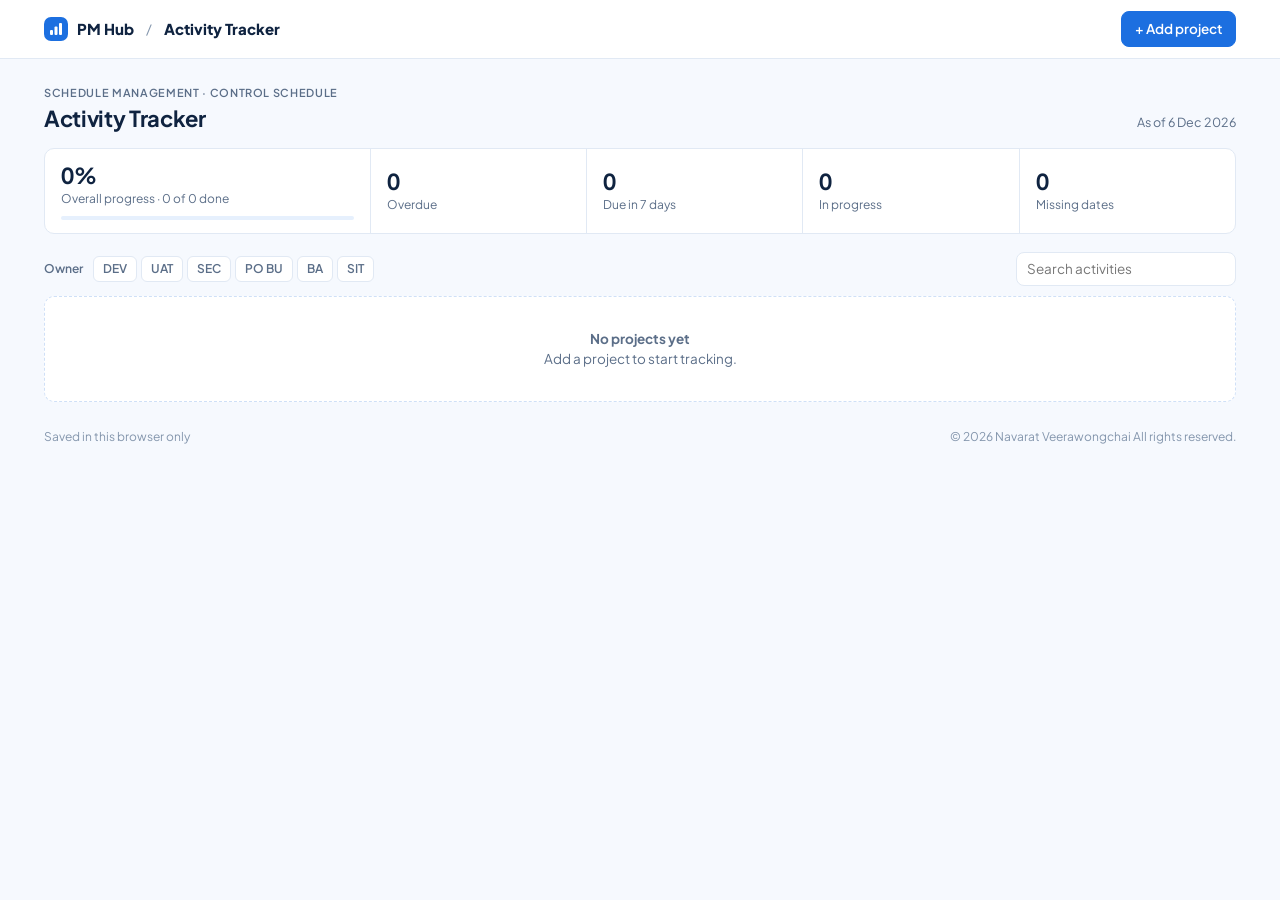
==== activity-tracker/index.html @ c8d5e92f "Add Activity Tracker under Schedule Management Co-Authored-By: Claude Opus 5.5 <noreply@anthropic.co" ====
<!doctype html>
<html lang="en">
<head>
<meta charset="utf-8">
<meta name="viewport" content="width=device-width, initial-scale=1">
<meta name="robots" content="noindex">
<title>Activity Tracker</title>
<link rel="preconnect" href="https://fonts.googleapis.com">
<link rel="stylesheet" href="https://fonts.googleapis.com/css2?family=Plus+Jakarta+Sans:wght@400;500;600;700;800&family=Noto+Sans+Thai:wght@400;500;600;700&display=swap">
<style>
:root{
  color-scheme:light;
  --ink:#0F2340;--muted:#5B6E88;--faint:#8496AD;--accent:#1C6FE0;--accent-dark:#1559B5;--navy:#10294F;--navy-2:#1A3A6B;--bg:#FFFFFF;--page:#F6F9FE;--sky-50:#F3F8FF;--sky-100:#E6F0FD;--sky-200:#CFE0F7;--line:#E1E9F4;
  --late:#C2410C;--late-bg:#FDEEE6;--soon:#A16207;--soon-bg:#FBF3D9;--done:#15803D;--done-bg:#E2F5E8;--amber:#F5B301;
  --f-ui:"Plus Jakarta Sans","Noto Sans Thai",system-ui,-apple-system,"Segoe UI",sans-serif;
  --shadow:0 1px 2px rgba(15,35,64,.05),0 6px 18px rgba(15,35,64,.05);
}
*{box-sizing:border-box}
[hidden]{display:none!important}
body{margin:0;background:var(--page);color:var(--ink);font:13.5px/1.5 var(--f-ui)}
button,input,select,textarea{font:inherit;color:inherit}
.wrap{max-width:1240px;margin:0 auto;padding:0 24px}
header.top{position:sticky;top:0;z-index:30;background:rgba(255,255,255,.95);backdrop-filter:blur(8px);border-bottom:1px solid var(--line)}
header .wrap{display:flex;align-items:center;gap:12px;min-height:58px;flex-wrap:wrap;padding-top:8px;padding-bottom:8px}
.brand{display:flex;align-items:center;gap:9px;font-weight:800;font-size:15px;color:var(--ink);text-decoration:none}
.crumb{color:var(--faint)}
.tools{margin-left:auto;display:flex;gap:8px;flex-wrap:wrap}
.btn{border:1px solid var(--sky-200);background:#fff;border-radius:8px;padding:7px 13px;font-weight:600;cursor:pointer}
.btn:hover{background:var(--sky-50)}
.btn.primary{background:var(--accent);border-color:var(--accent);color:#fff}
.btn.primary:hover{background:var(--accent-dark)}
.btn.small{padding:4px 10px;font-size:12px}
:focus-visible{outline:2px solid var(--accent);outline-offset:1px}

.head{display:flex;align-items:flex-end;justify-content:space-between;gap:16px;flex-wrap:wrap;margin:26px 0 16px}
.eyebrow{font-size:11px;font-weight:600;letter-spacing:.06em;text-transform:uppercase;color:var(--muted)}
h1{margin:3px 0 0;font-size:22px;line-height:1.25;letter-spacing:-.015em;font-weight:700}
.asof{color:var(--muted);font-size:12.5px}

.stats{display:grid;grid-template-columns:1.5fr repeat(4,1fr);background:#fff;border:1px solid var(--line);border-radius:10px;overflow:hidden}
.stat{background:none;border:0;border-left:1px solid var(--line);padding:13px 16px;text-align:left;min-width:0;position:relative}
.stat:first-child{border-left:0}
button.stat{cursor:pointer}
button.stat:hover{background:var(--sky-50)}
button.stat[aria-pressed="true"]{background:var(--sky-50)}
button.stat[aria-pressed="true"]::after{content:"";position:absolute;left:0;right:0;bottom:0;height:2px;background:var(--accent)}
.stat b{display:block;font-size:22px;line-height:1.2;font-weight:700;font-variant-numeric:tabular-nums}
.stat span{font-size:12px;color:var(--muted)}
.stat.late.has b{color:var(--late)}
.ptrack{height:4px;border-radius:2px;background:var(--sky-100);margin-top:7px;overflow:hidden}
.ptrack i{display:block;height:100%;background:var(--accent)}

.bar-f{display:flex;align-items:center;gap:8px;flex-wrap:wrap;margin:18px 0 10px}
.flabel{font-size:12px;color:var(--muted);font-weight:600;margin-right:2px}
.chips{display:flex;gap:4px;flex-wrap:wrap}
.chip{border:1px solid var(--line);border-radius:6px;padding:3px 9px;font-size:12px;font-weight:600;cursor:pointer;background:#fff;color:var(--muted)}
.chip:hover{border-color:var(--sky-200);color:var(--ink)}
.chip[aria-pressed="true"]{background:var(--navy);border-color:var(--navy);color:#fff}
#q{margin-left:auto;border:1px solid var(--line);border-radius:8px;padding:6px 10px;background:#fff;width:220px;max-width:100%}
.clear{border:0;background:none;color:var(--accent-dark);font-weight:600;cursor:pointer;font-size:12px}

/* quiet colour: a dot carries the meaning, the text stays readable */
.o-DEV{--dot:#6B8A2E}.o-UAT{--dot:#2F86B8}.o-SEC{--dot:#D9534A}.o-POBU{--dot:#7259A8}.o-BA{--dot:#C9A227}.o-SIT{--dot:#B8559F}.o-NONE{--dot:#9AA8BA}
.s-NotStart{--dot:#A9B5C4}.s-InProgress{--dot:#E0A100}.s-Done{--dot:#1F9D55}.s-NA{--dot:#E1E9F4}

.group{background:#fff;border:1px solid var(--line);border-radius:10px;margin-bottom:10px;overflow:hidden}
.ghead{display:flex;align-items:center;gap:9px;padding:9px 12px 9px 9px;background:#F8FAFD;border-left:3px solid var(--navy-2);flex-wrap:wrap}
.ghead.adhoc{border-left-color:var(--amber)}
.group:not(.closed) .ghead{border-bottom:1px solid var(--line)}
.ghead button{background:none;border:0;color:inherit;cursor:pointer}
.caret{width:22px;height:22px;border-radius:5px;font-size:15px;padding:0;line-height:1;color:var(--muted)!important;transition:transform .12s}
.caret:hover{background:var(--sky-100)!important}
.group.closed .caret{transform:rotate(-90deg)}
.gtag{font-size:11px;font-weight:600;color:var(--muted);white-space:nowrap}
.gtag::after{content:"/";margin-left:9px;color:var(--faint);font-weight:400}
.gtype{font-size:10px;font-weight:700;letter-spacing:.05em;color:#8A6500;background:#FBF3D9;border-radius:4px;padding:1px 6px;white-space:nowrap}
.gname{font-weight:700;min-width:0;flex:1 1 240px}
.gmeta{display:flex;align-items:center;gap:14px;font-size:12px;color:var(--muted);flex-wrap:wrap}
.gprog{display:flex;align-items:center;gap:7px;font-variant-numeric:tabular-nums;font-weight:600;color:var(--ink)}
.gprog .t{width:72px;height:4px;border-radius:2px;background:var(--sky-100);overflow:hidden}
.gprog .t i{display:block;height:100%;background:var(--accent)}
.glate{color:var(--late);font-weight:600}
.gedit{font-size:12px;font-weight:600;color:var(--accent-dark)!important}
.gedit:hover{text-decoration:underline}
.notes{padding:9px 14px 9px 43px;border-bottom:1px solid var(--line);font-size:12.5px;color:var(--muted);white-space:pre-wrap}
.tscroll{overflow-x:auto}
table{border-collapse:collapse;width:100%;min-width:900px}
th{font-size:10.5px;font-weight:600;letter-spacing:.05em;text-transform:uppercase;color:var(--faint);text-align:left;padding:7px 8px;border-bottom:1px solid var(--line);white-space:nowrap}
td{padding:2px 2px;border-bottom:1px solid #EEF3F9;vertical-align:top}
tr:last-child td{border-bottom:0}
tbody tr:hover td{background:#FBFCFE}
tr.na td{opacity:.55}
.c-phase{width:130px;padding-left:9px}.c-status{width:122px}.c-pct{width:78px}.c-date{width:122px}.c-owner{width:92px}.c-x{width:30px}
th.c-phase{padding-left:15px}
td input,td textarea,td select{width:100%;border:1px solid transparent;border-radius:6px;background-color:transparent;padding:4px 6px}
td input:hover,td textarea:hover,td select:hover{border-color:var(--line)}
td input:focus,td textarea:focus,td select:focus{border-color:var(--accent);background-color:#fff;outline:0}
td textarea{resize:none;display:block;overflow:hidden;line-height:1.45;height:30px}
.phase-in{font-weight:500;color:var(--muted)}
.phase-in::-webkit-calendar-picker-indicator{display:none!important}
.phase-in.rep:not(:focus):not(:hover){color:transparent}
td select{appearance:none;-webkit-appearance:none;font-size:12.5px;font-weight:500;cursor:pointer;padding:5px 6px 5px 22px;background-image:radial-gradient(circle at 11px 50%,var(--dot) 3.5px,transparent 4px)}
.pct{display:flex;flex-direction:column}
.pct input{text-align:right;font-variant-numeric:tabular-nums;padding-right:6px;-moz-appearance:textfield}
.pct input::-webkit-inner-spin-button{display:none}
.pct .t{height:2px;margin:0 6px 2px;border-radius:1px;background:var(--sky-100);overflow:hidden}
.pct .t i{display:block;height:100%;background:var(--accent)}
.pct .t i.full{background:var(--done)}
td input[type=date]{font-size:12.5px;padding:4px 5px;font-variant-numeric:tabular-nums}
td input[type=date]::-webkit-calendar-picker-indicator{opacity:0;cursor:pointer}
tr:hover input[type=date]::-webkit-calendar-picker-indicator,td input[type=date]:focus::-webkit-calendar-picker-indicator{opacity:.5}
td input.empty{color:var(--faint)}
.flag{display:block;font-size:10.5px;font-weight:600;padding-left:6px;line-height:1.2;margin-bottom:3px}
.flag.late{color:var(--late)}.flag.soon{color:var(--soon)}.flag.none{color:var(--faint);font-weight:500}
.x{border:0;background:none;color:var(--faint);cursor:pointer;width:24px;height:28px;border-radius:6px;opacity:0}
tr:hover .x,.x:focus-visible{opacity:1}
.x:hover{color:var(--late);background:var(--late-bg)}
@media(hover:none){.x{opacity:1}}
.gfoot{padding:5px 15px;border-top:1px solid #EEF3F9}
.link{border:0;background:none;color:var(--accent-dark);font-weight:600;font-size:12px;cursor:pointer;padding:2px 0}
div.empty{background:#fff;border:1px dashed var(--sky-200);border-radius:10px;padding:32px;text-align:center;color:var(--muted)}

footer{margin:26px 0 30px;color:var(--faint);font-size:12px;display:flex;justify-content:space-between;gap:12px;flex-wrap:wrap}
dialog{border:0;border-radius:14px;padding:0;width:min(480px,calc(100vw - 32px));color:var(--ink);box-shadow:0 18px 50px rgba(15,35,64,.25)}
dialog::backdrop{background:rgba(15,35,64,.4)}
.dlg{padding:20px;display:grid;gap:12px}
.dlg h2{margin:0;font-size:17px}
.dlg label{display:grid;gap:3px;font-size:12px;font-weight:600;color:var(--muted)}
.dlg input,.dlg textarea,.dlg select{border:1px solid var(--sky-200);border-radius:8px;padding:7px 9px;font-weight:400;color:var(--ink);background:#fff;width:100%}
.dlg .row2{display:grid;grid-template-columns:1fr 1fr;gap:10px}
.dlg .acts{display:flex;gap:8px;justify-content:flex-end;align-items:center}
.dlg .del{margin-right:auto;color:var(--late);border-color:var(--late-bg)}
.err{color:var(--late);font-size:12px;min-height:0;margin:0}
.toast{position:fixed;bottom:22px;left:50%;transform:translateX(-50%);background:var(--navy);color:#fff;padding:9px 14px;border-radius:10px;z-index:60;font-size:13px;display:flex;gap:12px;align-items:center;max-width:calc(100vw - 32px)}
.toast button{background:none;border:0;color:#7CC0FF;font-weight:700;cursor:pointer}
@media(max-width:900px){.stats{grid-template-columns:repeat(2,1fr)}.stat{border-top:1px solid var(--line)}.stat.overall{grid-column:1/-1;border-top:0;border-left:0}.stat:nth-child(2),.stat:nth-child(4){border-left:0}#q{margin-left:0;width:100%}}
@media(max-width:640px){.wrap{padding:0 16px}h1{font-size:20px}}
</style>
</head>
<body>
<header class="top"><div class="wrap">
  <a class="brand" href="../" aria-label="Back to PM Hub"><svg width="24" height="24" viewBox="0 0 24 24" aria-hidden="true"><rect width="24" height="24" rx="7" fill="#1C6FE0"/><rect x="6" y="13" width="3" height="5" rx="1" fill="#fff"/><rect x="10.5" y="9.5" width="3" height="8.5" rx="1" fill="#fff"/><rect x="15" y="6" width="3" height="12" rx="1" fill="#fff"/></svg>PM Hub</a><span class="crumb">/</span><span class="brand">Activity Tracker</span>
  <div class="tools">
    <button class="btn primary" id="btn-add" type="button">+ Add project</button>
  </div>
</div></header>

<div class="wrap"><main>
  <div class="head">
    <div><div class="eyebrow">Schedule Management · Control Schedule</div><h1>Activity Tracker</h1></div>
    <div class="asof" id="asof"></div>
  </div>
  <section class="stats" id="stats" aria-label="Schedule summary"></section>
  <div class="bar-f">
    <span class="flabel">Owner</span>
    <div class="chips" id="owners" role="group" aria-label="Filter by owner unit"></div>
    <button class="clear" id="clear" type="button" hidden>Clear filters</button>
    <input id="q" type="search" placeholder="Search activities" aria-label="Search activities">
  </div>
  <div id="body"></div>
</main>
<footer><span id="saved">Saved in this browser only</span><span>© 2026 Navarat Veerawongchai All rights reserved.</span></footer>
</div>

<dialog id="d-proj"><form class="dlg" id="proj-form" method="dialog" novalidate>
  <h2 id="pj-title">Add project</h2>
  <div class="row2">
    <label>Type<select id="pj-type"><option value="project">Project / Release</option><option value="adhoc">Ad hoc</option></select></label>
    <label>Tag<input id="pj-tag" maxlength="24" placeholder="e.g. Platform"></label>
  </div>
  <label>Name<input id="pj-name" maxlength="160"></label>
  <label>Scope notes (optional)<textarea id="pj-notes" rows="4" maxlength="1500"></textarea></label>
  <p class="err" id="pj-err"></p>
  <div class="acts"><button class="btn del" id="pj-del" type="button" hidden>Delete project</button><button class="btn" type="button" id="pj-cancel">Cancel</button><button class="btn primary" type="submit">Save</button></div>
</form></dialog>

<script>
(function(){
"use strict";
var KEY="activity-tracker-v1";
var OWNERS=["DEV","UAT","SEC","PO BU","BA","SIT"], STATUSES=["Not Start","In Progress","Done","N/A"];
var PHASES=["Development","SIT","UAT","Security","Deployment","Go Live"];
var n=0;function nid(){return "i"+Date.now().toString(36)+(n++)}
function A(phase,name,status,pct,start,end,owner){return{id:nid(),phase:phase,name:name,status:status,pct:pct,start:start||"",end:end||"",owner:owner}}
// starts empty: the repo is public, so no project data belongs in this file
function blank(){return{projects:[]}}

function esc(s){return String(s==null?"":s).replace(/[&<>"']/g,function(c){return{"&":"&amp;","<":"&lt;",">":"&gt;",'"':"&quot;","'":"&#39;"}[c]})}
function $(s){return document.querySelector(s)}
function load(){try{var t=localStorage.getItem(KEY);if(t){var o=JSON.parse(t);if(o&&Array.isArray(o.projects))return o}}catch(e){}return blank()}
var plan=load(), filt={owner:"",stat:"",q:""}, closed={};
var saveOk=true;
function save(){try{localStorage.setItem(KEY,JSON.stringify(plan));saveOk=true}catch(e){saveOk=false}$("#saved").textContent=saveOk?"Saved in this browser only":"Could not save in this browser. Changes last until you close the page."}

function pad(x){return String(x).padStart(2,"0")}
function todayIso(){var d=new Date();return d.getFullYear()+"-"+pad(d.getMonth()+1)+"-"+pad(d.getDate())}
var TODAY=todayIso();
function dayNo(s){var m=/^(\d{4})-(\d{2})-(\d{2})$/.exec(s||"");return m?Date.UTC(+m[1],+m[2]-1,+m[3])/864e5:null}
var MON=["Jan","Feb","Mar","Apr","May","Jun","Jul","Aug","Sep","Oct","Nov","Dec"];
function fmtShort(s){var m=/^(\d{4})-(\d{2})-(\d{2})$/.exec(s||"");return m?(+m[3])+" "+MON[+m[2]-1]:""}
function fmtMonth(s){return MON[+s.slice(5,7)-1]+" "+s.slice(0,4)}
function ownerCls(o){return "o-"+(OWNERS.indexOf(o)>=0?o.replace(/\s/g,""):"NONE")}
function open_(a){return a.status!=="Done"&&a.status!=="N/A"}
function lateDays(a){if(!open_(a)||!a.end)return 0;var d=dayNo(TODAY)-dayNo(a.end);return d>0?d:0}
function dueSoon(a){if(!open_(a)||!a.end)return false;var d=dayNo(a.end)-dayNo(TODAY);return d>=0&&d<=7}
function noDates(a){return open_(a)&&(!a.start||!a.end)}
function allActs(){var o=[];plan.projects.forEach(function(p){p.acts.forEach(function(a){o.push(a)})});return o}
function progress(acts){var c=acts.filter(function(a){return a.status!=="N/A"});return c.length?Math.round(c.reduce(function(s,a){return s+a.pct},0)/c.length):0}
function match(p,a){
  if(filt.owner&&a.owner!==filt.owner)return false;
  if(filt.stat==="late"&&!lateDays(a))return false;
  if(filt.stat==="soon"&&!dueSoon(a))return false;
  if(filt.stat==="progress"&&a.status!=="In Progress")return false;
  if(filt.stat==="nodates"&&!noDates(a))return false;
  if(filt.q){var q=filt.q.toLowerCase();if((p.tag+" "+p.name+" "+a.phase+" "+a.name).toLowerCase().indexOf(q)<0)return false}
  return true;
}

function renderStats(){
  var all=allActs(),pct=progress(all);
  var items=[["late","Overdue",all.filter(function(a){return lateDays(a)>0}).length,"late"],["soon","Due in 7 days",all.filter(dueSoon).length,"soon"],["progress","In progress",all.filter(function(a){return a.status==="In Progress"}).length,""],["nodates","Missing dates",all.filter(noDates).length,""]];
  $("#stats").innerHTML='<div class="stat overall"><b>'+pct+'%</b><span>Overall progress · '+all.filter(function(a){return a.status==="Done"}).length+' of '+all.filter(function(a){return a.status!=="N/A"}).length+' done</span><div class="ptrack"><i style="width:'+pct+'%"></i></div></div>'+
    items.map(function(t){return '<button class="stat '+t[3]+(t[2]?" has":"")+'" type="button" data-stat="'+t[0]+'" aria-pressed="'+(filt.stat===t[0])+'"><b>'+t[2]+'</b><span>'+t[1]+'</span></button>'}).join("");
}
function renderFilters(){
  var rg=rollRange(allActs());$("#asof").textContent=(rg[0]&&rg[1]?fmtMonth(rg[0])+" – "+fmtMonth(rg[1])+"  ·  ":"")+"As of "+fmtShort(TODAY)+" "+TODAY.slice(0,4);
  $("#owners").innerHTML=OWNERS.map(function(o){return '<button class="chip" type="button" data-owner="'+esc(o)+'" aria-pressed="'+(filt.owner===o)+'">'+esc(o)+'</button>'}).join("");
  $("#clear").hidden=!(filt.owner||filt.stat||filt.q);
}
function rollRange(acts){var s="",e="";acts.forEach(function(a){if(a.start&&(!s||a.start<s))s=a.start;if(a.end&&(!e||a.end>e))e=a.end});return[s,e]}
function visible(){return plan.projects.map(function(p){return{p:p,acts:p.acts.filter(function(a){return match(p,a)})}}).filter(function(g){return g.acts.length||!(filt.owner||filt.stat||filt.q)})}
function emptyHtml(){return plan.projects.length?'<div class="empty"><b>No activities match these filters</b></div>':'<div class="empty"><b>No projects yet</b><br>Add a project to start tracking.</div>'}

function renderTracker(){
  var gs=visible();
  if(!gs.length){$("#body").innerHTML=emptyHtml();return}
  $("#body").innerHTML=gs.map(function(g){
    var p=g.p,pct=progress(p.acts),r=rollRange(p.acts),late=p.acts.filter(function(a){return lateDays(a)>0}).length,isClosed=closed[p.id];
    var prev=null;
    var rows=g.acts.map(function(a){
      var rep=a.phase===prev;prev=a.phase;
      var ld=lateDays(a),flag=ld?'<span class="flag late">'+ld+(ld===1?" day":" days")+' late</span>':dueSoon(a)?'<span class="flag soon">Due soon</span>':noDates(a)&&!a.end?'<span class="flag none">No end date</span>':'';
      return '<tr class="'+(a.status==="N/A"?"na":"")+'" data-a="'+esc(a.id)+'" data-p="'+esc(p.id)+'">'+
        '<td class="c-phase"><input class="phase-in'+(rep?" rep":"")+'" list="phases" data-f="phase" aria-label="Phase" value="'+esc(a.phase)+'"></td>'+
        '<td><textarea rows="1" data-f="name" aria-label="Activity">'+esc(a.name)+'</textarea></td>'+
        '<td class="c-status"><select class="s-'+a.status.replace(/[\s/]/g,"")+'" data-f="status" aria-label="Status">'+STATUSES.map(function(s){return '<option'+(s===a.status?" selected":"")+'>'+s+'</option>'}).join("")+'</select></td>'+
        '<td class="c-pct"><div class="pct"><input type="number" min="0" max="100" step="5" data-f="pct" aria-label="Percent complete" value="'+a.pct+'"><div class="t"><i class="'+(a.pct>=100?"full":"")+'" style="width:'+a.pct+'%"></i></div></div></td>'+
        '<td class="c-date"><input type="date" class="'+(a.start?"":"empty")+'" data-f="start" aria-label="Start date" value="'+esc(a.start)+'"></td>'+
        '<td class="c-date"><input type="date" class="'+(a.end?"":"empty")+'" data-f="end" aria-label="End date" value="'+esc(a.end)+'">'+flag+'</td>'+
        '<td class="c-owner"><select class="'+ownerCls(a.owner)+'" data-f="owner" aria-label="Owner unit">'+OWNERS.map(function(o){return '<option'+(o===a.owner?" selected":"")+'>'+esc(o)+'</option>'}).join("")+'</select></td>'+
        '<td class="c-x"><button class="x" type="button" data-del="'+esc(a.id)+'" aria-label="Delete '+esc(a.name)+'">✕</button></td></tr>';
    }).join("");
    return '<section class="group'+(isClosed?" closed":"")+'" data-g="'+esc(p.id)+'"><div class="ghead '+(p.type==="adhoc"?"adhoc":"")+'">'+
      '<button class="caret" type="button" data-toggle="'+esc(p.id)+'" aria-expanded="'+(!isClosed)+'" aria-label="Show or hide '+esc(p.name)+'"><svg width="12" height="12" viewBox="0 0 12 12" aria-hidden="true" style="display:block;margin:auto"><path d="M2.5 4.5 6 8l3.5-3.5" fill="none" stroke="currentColor" stroke-width="1.6" stroke-linecap="round" stroke-linejoin="round"/></svg></button>'+
      (p.type==="adhoc"?'<span class="gtype">AD HOC</span>':'')+(p.tag?'<span class="gtag">'+esc(p.tag)+'</span>':'')+'<span class="gname">'+esc(p.name)+'</span>'+
      '<span class="gmeta">'+(late?'<span class="glate">'+late+' overdue</span>':'')+(r[0]||r[1]?'<span>'+esc(fmtShort(r[0]))+' – '+esc(fmtShort(r[1]))+'</span>':'')+'<span class="gprog"><span class="t"><i style="width:'+pct+'%"></i></span>'+pct+'%</span><button class="gedit" type="button" data-editp="'+esc(p.id)+'">Edit</button></span></div>'+
      (isClosed?'':(p.notes?'<div class="notes">'+esc(p.notes)+'</div>':'')+
      '<div class="tscroll"><table><thead><tr><th class="c-phase">Phase</th><th>Activity</th><th class="c-status">Status</th><th class="c-pct" style="text-align:right">%</th><th class="c-date">Start</th><th class="c-date">End</th><th class="c-owner">Owner</th><th class="c-x"></th></tr></thead><tbody>'+rows+'</tbody></table></div>'+
      '<div class="gfoot"><button class="link" type="button" data-addact="'+esc(p.id)+'">+ Add activity</button></div>')+'</section>';
  }).join("")+'<datalist id="phases">'+PHASES.map(function(x){return '<option value="'+x+'">'}).join("")+'</datalist>';
  document.querySelectorAll('#body textarea').forEach(fit);
}
function fit(t){t.style.height="auto";t.style.height=Math.max(t.scrollHeight+2,30)+"px"}

function render(){renderStats();renderFilters();renderTracker()}

/* a status and its percent always agree, so nobody reads "Done, 0%" */
function setField(a,f,v){
  var note="";
  if(f==="status"){
    a.status=v;
    if(v==="Done")a.pct=100;else if(v==="Not Start"||v==="N/A")a.pct=0;else if(v==="In Progress"&&a.pct>=100)a.pct=90;
  }else if(f==="pct"){
    var x=Math.max(0,Math.min(100,Math.round(parseFloat(v)||0)));a.pct=x;
    if(a.status!=="N/A"){if(x>=100)a.status="Done";else if(x>0&&(a.status==="Not Start"||a.status==="Done"))a.status="In Progress";else if(x===0&&a.status==="Done")a.status="Not Start"}
  }else if(f==="start"||f==="end"){
    a[f]=v;
    if(a.start&&a.end&&a.end<a.start){if(f==="start")a.end=a.start;else a.start=a.end;note="Dates adjusted: the end can't be before the start."}
  }else a[f]=v;
  return note;
}
function findAct(pid,aid){var p=plan.projects.filter(function(x){return x.id===pid})[0];return p?{p:p,a:p.acts.filter(function(x){return x.id===aid})[0]}:null}
var toastT;
function toast(msg,undo){
  var t=$("#toast");if(!t){t=document.createElement("div");t.id="toast";t.className="toast";t.setAttribute("role","status");document.body.appendChild(t)}
  t.innerHTML=esc(msg)+(undo?'<button type="button">Undo</button>':'');t.hidden=false;
  if(undo)t.querySelector("button").onclick=function(){undo();t.hidden=true};
  clearTimeout(toastT);toastT=setTimeout(function(){t.hidden=true},undo?7000:3200);
}

/* inline edits: redraw, then put the cursor back where it was */
$("#body").addEventListener("change",function(ev){
  var el=ev.target,f=el.dataset.f,tr=el.closest("tr");if(!f||!tr)return;
  var hit=findAct(tr.dataset.p,tr.dataset.a);if(!hit||!hit.a)return;
  var aid=hit.a.id;
  var note=setField(hit.a,f,f==="name"||f==="phase"?el.value.trim():el.value);
  save();render();if(note)toast(note);
  var back=document.querySelector('tr[data-a="'+aid+'"] [data-f="'+f+'"]');if(back)back.focus({preventScroll:true});
});
$("#body").addEventListener("input",function(ev){if(ev.target.tagName==="TEXTAREA")fit(ev.target)});
$("#body").addEventListener("keydown",function(ev){if(ev.target.tagName==="TEXTAREA"&&ev.key==="Enter"){ev.preventDefault();ev.target.blur()}});
$("#body").addEventListener("click",function(ev){
  var b=ev.target.closest("button");if(!b)return;var d=b.dataset;
  if(d.toggle){closed[d.toggle]=!closed[d.toggle];render();return}
  if(d.editp){openProj(d.editp);return}
  if(d.addact){
    var p=plan.projects.filter(function(x){return x.id===d.addact})[0];if(!p)return;
    var last=p.acts[p.acts.length-1],a=A(last?last.phase:"Development","","Not Start",0,"","",last?last.owner:"DEV");p.acts.push(a);save();
    if(filt.owner||filt.stat||filt.q){filt={owner:"",stat:"",q:""};$("#q").value=""}
    render();var t=document.querySelector('tr[data-a="'+a.id+'"] textarea');if(t)t.focus();return;
  }
  if(d.del){
    var tr=b.closest("tr"),h=findAct(tr.dataset.p,d.del);if(!h||!h.a)return;
    var idx=h.p.acts.indexOf(h.a),act=h.a,pr=h.p;pr.acts.splice(idx,1);save();render();
    toast("Activity deleted",function(){pr.acts.splice(idx,0,act);save();render()});
  }
});
$("#stats").addEventListener("click",function(ev){var b=ev.target.closest("[data-stat]");if(!b)return;filt.stat=filt.stat===b.dataset.stat?"":b.dataset.stat;render()});
$("#owners").addEventListener("click",function(ev){var b=ev.target.closest("[data-owner]");if(!b)return;filt.owner=filt.owner===b.dataset.owner?"":b.dataset.owner;render()});
$("#q").addEventListener("input",function(){filt.q=this.value.trim();renderFilters();renderTracker()});
$("#clear").addEventListener("click",function(){filt={owner:"",stat:"",q:""};$("#q").value="";render()});

/* project dialog */
var editing=null;
function openProj(id){
  var p=id?plan.projects.filter(function(x){return x.id===id})[0]:null;editing=p?p.id:null;
  $("#pj-title").textContent=p?"Edit project":"Add project";$("#pj-type").value=p?p.type:"project";$("#pj-tag").value=p?p.tag:"";$("#pj-name").value=p?p.name:"";$("#pj-notes").value=p?p.notes:"";
  $("#pj-err").textContent="";$("#pj-del").hidden=!p;$("#d-proj").showModal();$("#pj-name").focus();
}
$("#btn-add").addEventListener("click",function(){openProj(null)});
$("#pj-cancel").addEventListener("click",function(){$("#d-proj").close()});
$("#proj-form").addEventListener("submit",function(ev){
  ev.preventDefault();
  var name=$("#pj-name").value.trim();if(!name){$("#pj-err").textContent="Give this project a name.";$("#pj-name").focus();return}
  var rec={type:$("#pj-type").value,tag:$("#pj-tag").value.trim(),name:name,notes:$("#pj-notes").value.trim()};
  if(editing)Object.assign(plan.projects.filter(function(x){return x.id===editing})[0],rec);
  else plan.projects.unshift(Object.assign({id:nid(),acts:[A("Development","","Not Start",0,"","","DEV")]},rec));
  save();$("#d-proj").close();if(filt.owner||filt.stat||filt.q){filt={owner:"",stat:"",q:""};$("#q").value=""}render();
});
$("#pj-del").addEventListener("click",function(){
  var i=plan.projects.findIndex(function(x){return x.id===editing});if(i<0)return;
  var p=plan.projects[i];plan.projects.splice(i,1);save();$("#d-proj").close();render();
  toast("Project deleted",function(){plan.projects.splice(i,0,p);save();render()});
});
render();
})();
</script>
</body>
</html>
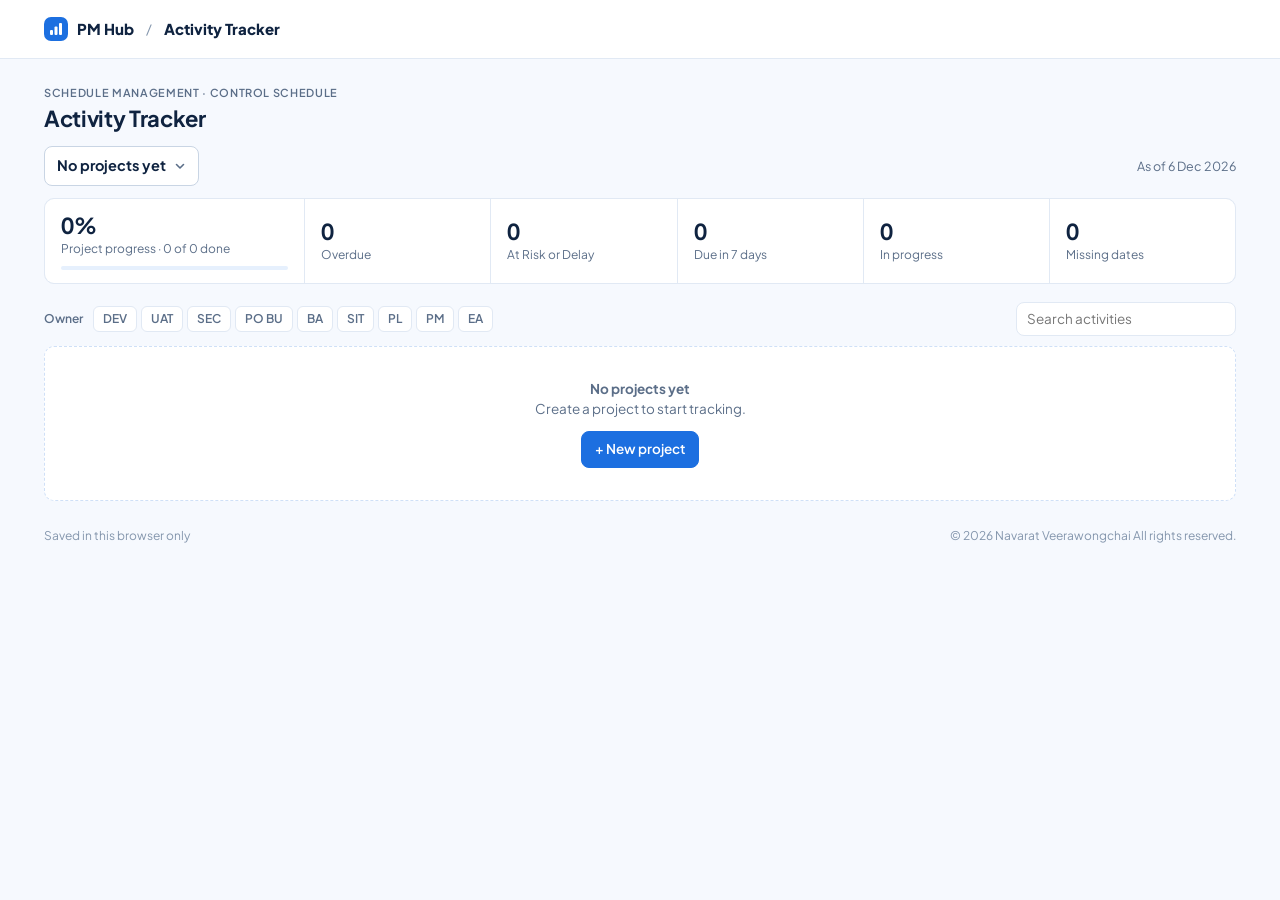
==== commit d18bcb79: "Activity Tracker: project dropdown, new statuses and owners, clearer fields Co-Authored-By: Claude O" ====
--- a/activity-tracker/index.html
+++ b/activity-tracker/index.html
@@ -11,7 +11,7 @@
 :root{
   color-scheme:light;
   --ink:#0F2340;--muted:#5B6E88;--faint:#8496AD;--accent:#1C6FE0;--accent-dark:#1559B5;--navy:#10294F;--navy-2:#1A3A6B;--bg:#FFFFFF;--page:#F6F9FE;--sky-50:#F3F8FF;--sky-100:#E6F0FD;--sky-200:#CFE0F7;--line:#E1E9F4;
-  --late:#C2410C;--late-bg:#FDEEE6;--soon:#A16207;--soon-bg:#FBF3D9;--done:#15803D;--done-bg:#E2F5E8;--amber:#F5B301;
+  --late:#C2410C;--late-bg:#FDEEE6;--soon:#A16207;--soon-bg:#FBF3D9;--done:#15803D;--done-bg:#E2F5E8;--amber:#F5B301;--field:#C9D5E4;--field-hover:#9FB2C9;
   --f-ui:"Plus Jakarta Sans","Noto Sans Thai",system-ui,-apple-system,"Segoe UI",sans-serif;
   --shadow:0 1px 2px rgba(15,35,64,.05),0 6px 18px rgba(15,35,64,.05);
 }
@@ -32,14 +32,33 @@
 .btn.small{padding:4px 10px;font-size:12px}
 :focus-visible{outline:2px solid var(--accent);outline-offset:1px}
 
-.head{display:flex;align-items:flex-end;justify-content:space-between;gap:16px;flex-wrap:wrap;margin:26px 0 16px}
+.head{margin:26px 0 14px}
 .eyebrow{font-size:11px;font-weight:600;letter-spacing:.06em;text-transform:uppercase;color:var(--muted)}
 h1{margin:3px 0 0;font-size:22px;line-height:1.25;letter-spacing:-.015em;font-weight:700}
-.asof{color:var(--muted);font-size:12.5px}
-
-.stats{display:grid;grid-template-columns:1.5fr repeat(4,1fr);background:#fff;border:1px solid var(--line);border-radius:10px;overflow:hidden}
-.stat{background:none;border:0;border-left:1px solid var(--line);padding:13px 16px;text-align:left;min-width:0;position:relative}
-.stat:first-child{border-left:0}
+.asof{color:var(--muted);font-size:12.5px;margin-left:auto}
+.pbar{display:flex;align-items:center;gap:12px;flex-wrap:wrap;margin:0 0 12px}
+.sw{position:relative;min-width:0;max-width:100%}
+.sw-btn{display:flex;align-items:center;gap:8px;background:#fff;border:1px solid var(--field);border-radius:8px;padding:8px 12px;cursor:pointer;max-width:100%;text-align:left;min-height:40px}
+.sw-btn:hover{border-color:var(--field-hover)}
+.sw-btn svg{flex:none;color:var(--muted)}
+.sw-name{font-weight:700;font-size:14.5px;min-width:0;overflow:hidden;text-overflow:ellipsis;white-space:nowrap}
+.sw-tag{font-size:11px;font-weight:600;color:var(--muted);white-space:nowrap}
+.sw-menu{position:absolute;top:calc(100% + 4px);left:0;z-index:25;width:min(540px,calc(100vw - 32px));background:#fff;border:1px solid var(--line);border-radius:10px;box-shadow:0 12px 32px rgba(15,35,64,.16);padding:4px;max-height:min(420px,70vh);overflow:auto}
+.sw-item{display:flex;align-items:center;justify-content:space-between;gap:14px;width:100%;background:none;border:0;border-radius:7px;padding:8px 10px;cursor:pointer;text-align:left}
+.sw-item:hover{background:var(--sky-50)}
+.sw-item.on{background:var(--sky-100)}
+.sw-l{display:flex;align-items:center;gap:7px;flex-wrap:wrap;min-width:0}
+.sw-n{font-weight:600;min-width:0}
+.sw-l em{font-style:normal;font-size:11px;font-weight:600;color:var(--late)}
+.sw-p{display:flex;align-items:center;gap:7px;flex:none;font-weight:600;font-variant-numeric:tabular-nums;font-size:12.5px}
+.sw-p .t{width:64px;height:4px;border-radius:2px;background:var(--sky-200);overflow:hidden}
+.sw-p .t i{display:block;height:100%;background:var(--accent)}
+.sw-new{display:block;width:100%;background:none;border:0;border-top:1px solid var(--line);margin-top:4px;padding:10px;text-align:left;color:var(--accent-dark);font-weight:700;cursor:pointer}
+.sw-new:hover{background:var(--sky-50)}
+.nomatch{padding:28px 16px;text-align:center;color:var(--muted)}
+
+.stats{display:grid;grid-template-columns:1.4fr repeat(5,1fr);gap:1px;background:var(--line);border:1px solid var(--line);border-radius:10px;overflow:hidden}
+.stat{background:#fff;border:0;padding:13px 16px;text-align:left;min-width:0;position:relative}
 button.stat{cursor:pointer}
 button.stat:hover{background:var(--sky-50)}
 button.stat[aria-pressed="true"]{background:var(--sky-50)}
@@ -60,57 +79,42 @@
 .clear{border:0;background:none;color:var(--accent-dark);font-weight:600;cursor:pointer;font-size:12px}
 
 /* quiet colour: a dot carries the meaning, the text stays readable */
-.o-DEV{--dot:#6B8A2E}.o-UAT{--dot:#2F86B8}.o-SEC{--dot:#D9534A}.o-POBU{--dot:#7259A8}.o-BA{--dot:#C9A227}.o-SIT{--dot:#B8559F}.o-NONE{--dot:#9AA8BA}
-.s-NotStart{--dot:#A9B5C4}.s-InProgress{--dot:#E0A100}.s-Done{--dot:#1F9D55}.s-NA{--dot:#E1E9F4}
+.o-DEV{--dot:#6B8A2E}.o-UAT{--dot:#2F86B8}.o-SEC{--dot:#D9534A}.o-POBU{--dot:#7259A8}.o-BA{--dot:#C9A227}.o-SIT{--dot:#B8559F}.o-PL{--dot:#0F766E}.o-PM{--dot:#1D4ED8}.o-EA{--dot:#B45309}.o-NONE{--dot:#9AA8BA}
+.s-NotStart{--dot:#A9B5C4}.s-InProgress{--dot:#2F7DE1}.s-AtRisk{--dot:#E8A200}.s-Delay{--dot:#D1341F}.s-Done{--dot:#1F9D55}.s-Cancel{--dot:#5B6E88}
 
 .group{background:#fff;border:1px solid var(--line);border-radius:10px;margin-bottom:10px;overflow:hidden}
-.ghead{display:flex;align-items:center;gap:9px;padding:9px 12px 9px 9px;background:#F8FAFD;border-left:3px solid var(--navy-2);flex-wrap:wrap}
-.ghead.adhoc{border-left-color:var(--amber)}
-.group:not(.closed) .ghead{border-bottom:1px solid var(--line)}
-.ghead button{background:none;border:0;color:inherit;cursor:pointer}
-.caret{width:22px;height:22px;border-radius:5px;font-size:15px;padding:0;line-height:1;color:var(--muted)!important;transition:transform .12s}
-.caret:hover{background:var(--sky-100)!important}
-.group.closed .caret{transform:rotate(-90deg)}
-.gtag{font-size:11px;font-weight:600;color:var(--muted);white-space:nowrap}
-.gtag::after{content:"/";margin-left:9px;color:var(--faint);font-weight:400}
 .gtype{font-size:10px;font-weight:700;letter-spacing:.05em;color:#8A6500;background:#FBF3D9;border-radius:4px;padding:1px 6px;white-space:nowrap}
-.gname{font-weight:700;min-width:0;flex:1 1 240px}
-.gmeta{display:flex;align-items:center;gap:14px;font-size:12px;color:var(--muted);flex-wrap:wrap}
-.gprog{display:flex;align-items:center;gap:7px;font-variant-numeric:tabular-nums;font-weight:600;color:var(--ink)}
-.gprog .t{width:72px;height:4px;border-radius:2px;background:var(--sky-100);overflow:hidden}
-.gprog .t i{display:block;height:100%;background:var(--accent)}
-.glate{color:var(--late);font-weight:600}
-.gedit{font-size:12px;font-weight:600;color:var(--accent-dark)!important}
-.gedit:hover{text-decoration:underline}
-.notes{padding:9px 14px 9px 43px;border-bottom:1px solid var(--line);font-size:12.5px;color:var(--muted);white-space:pre-wrap}
+.notes b{display:block;font-size:10.5px;letter-spacing:.05em;text-transform:uppercase;color:var(--faint)}
+.notes{padding:10px 15px;border-bottom:1px solid var(--line);font-size:12.5px;color:var(--muted);white-space:pre-wrap}
 .tscroll{overflow-x:auto}
-table{border-collapse:collapse;width:100%;min-width:900px}
+table{border-collapse:collapse;width:100%;min-width:980px}
 th{font-size:10.5px;font-weight:600;letter-spacing:.05em;text-transform:uppercase;color:var(--faint);text-align:left;padding:7px 8px;border-bottom:1px solid var(--line);white-space:nowrap}
-td{padding:2px 2px;border-bottom:1px solid #EEF3F9;vertical-align:top}
+td{padding:5px 3px;border-bottom:1px solid #EEF3F9;vertical-align:top}
 tr:last-child td{border-bottom:0}
 tbody tr:hover td{background:#FBFCFE}
-tr.na td{opacity:.55}
-.c-phase{width:130px;padding-left:9px}.c-status{width:122px}.c-pct{width:78px}.c-date{width:122px}.c-owner{width:92px}.c-x{width:30px}
+tr.cancel td{opacity:.6}
+tr.cancel textarea{text-decoration:line-through}
+.c-phase{width:136px;padding-left:12px}.c-status{width:140px}.c-pct{width:74px}.c-date{width:136px}.c-owner{width:100px}.c-x{width:30px}
 th.c-phase{padding-left:15px}
-td input,td textarea,td select{width:100%;border:1px solid transparent;border-radius:6px;background-color:transparent;padding:4px 6px}
-td input:hover,td textarea:hover,td select:hover{border-color:var(--line)}
-td input:focus,td textarea:focus,td select:focus{border-color:var(--accent);background-color:#fff;outline:0}
-td textarea{resize:none;display:block;overflow:hidden;line-height:1.45;height:30px}
-.phase-in{font-weight:500;color:var(--muted)}
+th{padding-left:10px}
+td input,td textarea,td select{width:100%;border:1px solid var(--field);border-radius:6px;background-color:#fff;padding:5px 7px;min-height:32px}
+td input:hover,td textarea:hover,td select:hover{border-color:var(--field-hover)}
+td input:focus,td textarea:focus,td select:focus{border-color:var(--accent);box-shadow:0 0 0 2px rgba(28,111,224,.18);outline:0}
+td input::placeholder,td textarea::placeholder{color:var(--faint)}
+td textarea{resize:none;display:block;overflow:hidden;line-height:1.45;height:32px}
+.phase-in{font-weight:500}
 .phase-in::-webkit-calendar-picker-indicator{display:none!important}
-.phase-in.rep:not(:focus):not(:hover){color:transparent}
-td select{appearance:none;-webkit-appearance:none;font-size:12.5px;font-weight:500;cursor:pointer;padding:5px 6px 5px 22px;background-image:radial-gradient(circle at 11px 50%,var(--dot) 3.5px,transparent 4px)}
+td select{appearance:none;-webkit-appearance:none;font-size:12.5px;font-weight:500;cursor:pointer;padding:5px 22px 5px 22px;background-repeat:no-repeat;background-image:radial-gradient(circle at 11px 50%,var(--dot) 3.5px,transparent 4px),url("data:image/svg+xml,%3Csvg xmlns='http://www.w3.org/2000/svg' width='12' height='12' viewBox='0 0 12 12'%3E%3Cpath d='M2.5 4.5 6 8l3.5-3.5' fill='none' stroke='%235B6E88' stroke-width='1.5' stroke-linecap='round' stroke-linejoin='round'/%3E%3C/svg%3E");background-position:0 0,right 6px center}
 .pct{display:flex;flex-direction:column}
 .pct input{text-align:right;font-variant-numeric:tabular-nums;padding-right:6px;-moz-appearance:textfield}
 .pct input::-webkit-inner-spin-button{display:none}
-.pct .t{height:2px;margin:0 6px 2px;border-radius:1px;background:var(--sky-100);overflow:hidden}
+.pct .t{height:3px;margin:3px 1px 0;border-radius:1px;background:var(--sky-100);overflow:hidden}
 .pct .t i{display:block;height:100%;background:var(--accent)}
 .pct .t i.full{background:var(--done)}
 td input[type=date]{font-size:12.5px;padding:4px 5px;font-variant-numeric:tabular-nums}
-td input[type=date]::-webkit-calendar-picker-indicator{opacity:0;cursor:pointer}
-tr:hover input[type=date]::-webkit-calendar-picker-indicator,td input[type=date]:focus::-webkit-calendar-picker-indicator{opacity:.5}
-td input.empty{color:var(--faint)}
-.flag{display:block;font-size:10.5px;font-weight:600;padding-left:6px;line-height:1.2;margin-bottom:3px}
+td input[type=date]::-webkit-calendar-picker-indicator{opacity:.6;cursor:pointer}
+td input.blank{color:var(--faint)}
+.flag{display:block;font-size:10.5px;font-weight:600;padding:3px 0 0 2px;line-height:1.2}
 .flag.late{color:var(--late)}.flag.soon{color:var(--soon)}.flag.none{color:var(--faint);font-weight:500}
 .x{border:0;background:none;color:var(--faint);cursor:pointer;width:24px;height:28px;border-radius:6px;opacity:0}
 tr:hover .x,.x:focus-visible{opacity:1}
@@ -133,23 +137,20 @@
 .err{color:var(--late);font-size:12px;min-height:0;margin:0}
 .toast{position:fixed;bottom:22px;left:50%;transform:translateX(-50%);background:var(--navy);color:#fff;padding:9px 14px;border-radius:10px;z-index:60;font-size:13px;display:flex;gap:12px;align-items:center;max-width:calc(100vw - 32px)}
 .toast button{background:none;border:0;color:#7CC0FF;font-weight:700;cursor:pointer}
-@media(max-width:900px){.stats{grid-template-columns:repeat(2,1fr)}.stat{border-top:1px solid var(--line)}.stat.overall{grid-column:1/-1;border-top:0;border-left:0}.stat:nth-child(2),.stat:nth-child(4){border-left:0}#q{margin-left:0;width:100%}}
+@media(max-width:900px){.stats{grid-template-columns:repeat(2,1fr)}.stat.overall{grid-column:1/-1}.stat:last-child{grid-column:1/-1}#q{margin-left:0;width:100%}.asof{margin-left:0;width:100%}}
 @media(max-width:640px){.wrap{padding:0 16px}h1{font-size:20px}}
 </style>
 </head>
 <body>
 <header class="top"><div class="wrap">
   <a class="brand" href="../" aria-label="Back to PM Hub"><svg width="24" height="24" viewBox="0 0 24 24" aria-hidden="true"><rect width="24" height="24" rx="7" fill="#1C6FE0"/><rect x="6" y="13" width="3" height="5" rx="1" fill="#fff"/><rect x="10.5" y="9.5" width="3" height="8.5" rx="1" fill="#fff"/><rect x="15" y="6" width="3" height="12" rx="1" fill="#fff"/></svg>PM Hub</a><span class="crumb">/</span><span class="brand">Activity Tracker</span>
-  <div class="tools">
-    <button class="btn primary" id="btn-add" type="button">+ Add project</button>
-  </div>
 </div></header>
 
 <div class="wrap"><main>
   <div class="head">
     <div><div class="eyebrow">Schedule Management · Control Schedule</div><h1>Activity Tracker</h1></div>
-    <div class="asof" id="asof"></div>
   </div>
+  <div class="pbar"><div class="sw" id="sw"></div><button class="link" id="btn-editp" type="button">Edit project</button><div class="asof" id="asof"></div></div>
   <section class="stats" id="stats" aria-label="Schedule summary"></section>
   <div class="bar-f">
     <span class="flabel">Owner</span>
@@ -163,7 +164,7 @@
 </div>
 
 <dialog id="d-proj"><form class="dlg" id="proj-form" method="dialog" novalidate>
-  <h2 id="pj-title">Add project</h2>
+  <h2 id="pj-title">New project</h2>
   <div class="row2">
     <label>Type<select id="pj-type"><option value="project">Project / Release</option><option value="adhoc">Ad hoc</option></select></label>
     <label>Tag<input id="pj-tag" maxlength="24" placeholder="e.g. Platform"></label>
@@ -178,7 +179,7 @@
 (function(){
 "use strict";
 var KEY="activity-tracker-v1";
-var OWNERS=["DEV","UAT","SEC","PO BU","BA","SIT"], STATUSES=["Not Start","In Progress","Done","N/A"];
+var OWNERS=["DEV","UAT","SEC","PO BU","BA","SIT","PL","PM","EA"], STATUSES=["Not Start","In Progress","At Risk","Delay","Done","Cancel"];
 var PHASES=["Development","SIT","UAT","Security","Deployment","Go Live"];
 var n=0;function nid(){return "i"+Date.now().toString(36)+(n++)}
 function A(phase,name,status,pct,start,end,owner){return{id:nid(),phase:phase,name:name,status:status,pct:pct,start:start||"",end:end||"",owner:owner}}
@@ -187,8 +188,8 @@
 
 function esc(s){return String(s==null?"":s).replace(/[&<>"']/g,function(c){return{"&":"&amp;","<":"&lt;",">":"&gt;",'"':"&quot;","'":"&#39;"}[c]})}
 function $(s){return document.querySelector(s)}
-function load(){try{var t=localStorage.getItem(KEY);if(t){var o=JSON.parse(t);if(o&&Array.isArray(o.projects))return o}}catch(e){}return blank()}
-var plan=load(), filt={owner:"",stat:"",q:""}, closed={};
+function load(){try{var t=localStorage.getItem(KEY);if(t){var o=JSON.parse(t);if(o&&Array.isArray(o.projects)){o.projects.forEach(function(p){p.acts.forEach(function(a){if(a.status==="N/A")a.status="Cancel"})});return o}}}catch(e){}return blank()}
+var plan=load(), filt={owner:"",stat:"",q:""};
 var saveOk=true;
 function save(){try{localStorage.setItem(KEY,JSON.stringify(plan));saveOk=true}catch(e){saveOk=false}$("#saved").textContent=saveOk?"Saved in this browser only":"Could not save in this browser. Changes last until you close the page."}
 
@@ -200,79 +201,86 @@
 function fmtShort(s){var m=/^(\d{4})-(\d{2})-(\d{2})$/.exec(s||"");return m?(+m[3])+" "+MON[+m[2]-1]:""}
 function fmtMonth(s){return MON[+s.slice(5,7)-1]+" "+s.slice(0,4)}
 function ownerCls(o){return "o-"+(OWNERS.indexOf(o)>=0?o.replace(/\s/g,""):"NONE")}
-function open_(a){return a.status!=="Done"&&a.status!=="N/A"}
+function open_(a){return a.status!=="Done"&&a.status!=="Cancel"}
 function lateDays(a){if(!open_(a)||!a.end)return 0;var d=dayNo(TODAY)-dayNo(a.end);return d>0?d:0}
 function dueSoon(a){if(!open_(a)||!a.end)return false;var d=dayNo(a.end)-dayNo(TODAY);return d>=0&&d<=7}
 function noDates(a){return open_(a)&&(!a.start||!a.end)}
 function allActs(){var o=[];plan.projects.forEach(function(p){p.acts.forEach(function(a){o.push(a)})});return o}
-function progress(acts){var c=acts.filter(function(a){return a.status!=="N/A"});return c.length?Math.round(c.reduce(function(s,a){return s+a.pct},0)/c.length):0}
+function progress(acts){var c=acts.filter(function(a){return a.status!=="Cancel"});return c.length?Math.round(c.reduce(function(s,a){return s+a.pct},0)/c.length):0}
 function match(p,a){
   if(filt.owner&&a.owner!==filt.owner)return false;
   if(filt.stat==="late"&&!lateDays(a))return false;
   if(filt.stat==="soon"&&!dueSoon(a))return false;
   if(filt.stat==="progress"&&a.status!=="In Progress")return false;
+  if(filt.stat==="risk"&&!isRisk(a))return false;
   if(filt.stat==="nodates"&&!noDates(a))return false;
   if(filt.q){var q=filt.q.toLowerCase();if((p.tag+" "+p.name+" "+a.phase+" "+a.name).toLowerCase().indexOf(q)<0)return false}
   return true;
 }
 
+function cur(){return plan.projects.filter(function(p){return p.id===plan.current})[0]||plan.projects[0]||null}
+function isRisk(a){return a.status==="At Risk"||a.status==="Delay"}
 function renderStats(){
-  var all=allActs(),pct=progress(all);
-  var items=[["late","Overdue",all.filter(function(a){return lateDays(a)>0}).length,"late"],["soon","Due in 7 days",all.filter(dueSoon).length,"soon"],["progress","In progress",all.filter(function(a){return a.status==="In Progress"}).length,""],["nodates","Missing dates",all.filter(noDates).length,""]];
-  $("#stats").innerHTML='<div class="stat overall"><b>'+pct+'%</b><span>Overall progress · '+all.filter(function(a){return a.status==="Done"}).length+' of '+all.filter(function(a){return a.status!=="N/A"}).length+' done</span><div class="ptrack"><i style="width:'+pct+'%"></i></div></div>'+
+  var p=cur(),all=p?p.acts:[],pct=progress(all);
+  var items=[["late","Overdue",all.filter(function(a){return lateDays(a)>0}).length,"late"],["risk","At Risk or Delay",all.filter(isRisk).length,"late"],["soon","Due in 7 days",all.filter(dueSoon).length,""],["progress","In progress",all.filter(function(a){return a.status==="In Progress"}).length,""],["nodates","Missing dates",all.filter(noDates).length,""]];
+  $("#stats").innerHTML='<div class="stat overall"><b>'+pct+'%</b><span>Project progress · '+all.filter(function(a){return a.status==="Done"}).length+' of '+all.filter(function(a){return a.status!=="Cancel"}).length+' done</span><div class="ptrack"><i style="width:'+pct+'%"></i></div></div>'+
     items.map(function(t){return '<button class="stat '+t[3]+(t[2]?" has":"")+'" type="button" data-stat="'+t[0]+'" aria-pressed="'+(filt.stat===t[0])+'"><b>'+t[2]+'</b><span>'+t[1]+'</span></button>'}).join("");
 }
+function rollRange(acts){var s="",e="";acts.forEach(function(a){if(a.start&&(!s||a.start<s))s=a.start;if(a.end&&(!e||a.end>e))e=a.end});return[s,e]}
 function renderFilters(){
-  var rg=rollRange(allActs());$("#asof").textContent=(rg[0]&&rg[1]?fmtMonth(rg[0])+" – "+fmtMonth(rg[1])+"  ·  ":"")+"As of "+fmtShort(TODAY)+" "+TODAY.slice(0,4);
+  var p=cur(),rg=rollRange(p?p.acts:[]);
+  $("#asof").textContent=(rg[0]&&rg[1]?fmtShort(rg[0])+" "+rg[0].slice(0,4)+" – "+fmtShort(rg[1])+" "+rg[1].slice(0,4)+"  ·  ":"")+"As of "+fmtShort(TODAY)+" "+TODAY.slice(0,4);
   $("#owners").innerHTML=OWNERS.map(function(o){return '<button class="chip" type="button" data-owner="'+esc(o)+'" aria-pressed="'+(filt.owner===o)+'">'+esc(o)+'</button>'}).join("");
   $("#clear").hidden=!(filt.owner||filt.stat||filt.q);
 }
-function rollRange(acts){var s="",e="";acts.forEach(function(a){if(a.start&&(!s||a.start<s))s=a.start;if(a.end&&(!e||a.end>e))e=a.end});return[s,e]}
-function visible(){return plan.projects.map(function(p){return{p:p,acts:p.acts.filter(function(a){return match(p,a)})}}).filter(function(g){return g.acts.length||!(filt.owner||filt.stat||filt.q)})}
-function emptyHtml(){return plan.projects.length?'<div class="empty"><b>No activities match these filters</b></div>':'<div class="empty"><b>No projects yet</b><br>Add a project to start tracking.</div>'}
-
+/* project picker: each project shows its own progress; new projects are created here, not stacked on the page */
+var menuOpen=false;
+function renderSwitcher(){
+  var p=cur();
+  $("#btn-editp").hidden=!p;
+  var name=p?(p.tag?'<span class="sw-tag">'+esc(p.tag)+'</span>':'')+(p.type==="adhoc"?'<span class="gtype">AD HOC</span>':'')+'<span class="sw-name">'+esc(p.name)+'</span>':'<span class="sw-name">No projects yet</span>';
+  var items=plan.projects.map(function(x){
+    var pc=progress(x.acts),late=x.acts.filter(function(a){return lateDays(a)>0}).length;
+    return '<button class="sw-item'+(p&&x.id===p.id?" on":"")+'" type="button" role="menuitemradio" aria-checked="'+(!!p&&x.id===p.id)+'" data-pick="'+esc(x.id)+'"><span class="sw-l">'+(x.tag?'<span class="sw-tag">'+esc(x.tag)+'</span>':'')+(x.type==="adhoc"?'<span class="gtype">AD HOC</span>':'')+'<span class="sw-n">'+esc(x.name)+'</span>'+(late?'<em>'+late+' overdue</em>':'')+'</span><span class="sw-p"><span class="t"><i style="width:'+pc+'%"></i></span>'+pc+'%</span></button>';
+  }).join("");
+  $("#sw").innerHTML='<button class="sw-btn" id="sw-btn" type="button" aria-haspopup="menu" aria-expanded="'+menuOpen+'">'+name+'<svg width="12" height="12" viewBox="0 0 12 12" aria-hidden="true"><path d="M2.5 4.5 6 8l3.5-3.5" fill="none" stroke="currentColor" stroke-width="1.6" stroke-linecap="round" stroke-linejoin="round"/></svg></button>'+
+    (menuOpen?'<div class="sw-menu" role="menu" aria-label="Projects">'+items+'<button class="sw-new" type="button" role="menuitem" data-newp>+ New project</button></div>':'');
+}
 function renderTracker(){
-  var gs=visible();
-  if(!gs.length){$("#body").innerHTML=emptyHtml();return}
-  $("#body").innerHTML=gs.map(function(g){
-    var p=g.p,pct=progress(p.acts),r=rollRange(p.acts),late=p.acts.filter(function(a){return lateDays(a)>0}).length,isClosed=closed[p.id];
-    var prev=null;
-    var rows=g.acts.map(function(a){
-      var rep=a.phase===prev;prev=a.phase;
-      var ld=lateDays(a),flag=ld?'<span class="flag late">'+ld+(ld===1?" day":" days")+' late</span>':dueSoon(a)?'<span class="flag soon">Due soon</span>':noDates(a)&&!a.end?'<span class="flag none">No end date</span>':'';
-      return '<tr class="'+(a.status==="N/A"?"na":"")+'" data-a="'+esc(a.id)+'" data-p="'+esc(p.id)+'">'+
-        '<td class="c-phase"><input class="phase-in'+(rep?" rep":"")+'" list="phases" data-f="phase" aria-label="Phase" value="'+esc(a.phase)+'"></td>'+
-        '<td><textarea rows="1" data-f="name" aria-label="Activity">'+esc(a.name)+'</textarea></td>'+
-        '<td class="c-status"><select class="s-'+a.status.replace(/[\s/]/g,"")+'" data-f="status" aria-label="Status">'+STATUSES.map(function(s){return '<option'+(s===a.status?" selected":"")+'>'+s+'</option>'}).join("")+'</select></td>'+
-        '<td class="c-pct"><div class="pct"><input type="number" min="0" max="100" step="5" data-f="pct" aria-label="Percent complete" value="'+a.pct+'"><div class="t"><i class="'+(a.pct>=100?"full":"")+'" style="width:'+a.pct+'%"></i></div></div></td>'+
-        '<td class="c-date"><input type="date" class="'+(a.start?"":"empty")+'" data-f="start" aria-label="Start date" value="'+esc(a.start)+'"></td>'+
-        '<td class="c-date"><input type="date" class="'+(a.end?"":"empty")+'" data-f="end" aria-label="End date" value="'+esc(a.end)+'">'+flag+'</td>'+
-        '<td class="c-owner"><select class="'+ownerCls(a.owner)+'" data-f="owner" aria-label="Owner unit">'+OWNERS.map(function(o){return '<option'+(o===a.owner?" selected":"")+'>'+esc(o)+'</option>'}).join("")+'</select></td>'+
-        '<td class="c-x"><button class="x" type="button" data-del="'+esc(a.id)+'" aria-label="Delete '+esc(a.name)+'">✕</button></td></tr>';
-    }).join("");
-    return '<section class="group'+(isClosed?" closed":"")+'" data-g="'+esc(p.id)+'"><div class="ghead '+(p.type==="adhoc"?"adhoc":"")+'">'+
-      '<button class="caret" type="button" data-toggle="'+esc(p.id)+'" aria-expanded="'+(!isClosed)+'" aria-label="Show or hide '+esc(p.name)+'"><svg width="12" height="12" viewBox="0 0 12 12" aria-hidden="true" style="display:block;margin:auto"><path d="M2.5 4.5 6 8l3.5-3.5" fill="none" stroke="currentColor" stroke-width="1.6" stroke-linecap="round" stroke-linejoin="round"/></svg></button>'+
-      (p.type==="adhoc"?'<span class="gtype">AD HOC</span>':'')+(p.tag?'<span class="gtag">'+esc(p.tag)+'</span>':'')+'<span class="gname">'+esc(p.name)+'</span>'+
-      '<span class="gmeta">'+(late?'<span class="glate">'+late+' overdue</span>':'')+(r[0]||r[1]?'<span>'+esc(fmtShort(r[0]))+' – '+esc(fmtShort(r[1]))+'</span>':'')+'<span class="gprog"><span class="t"><i style="width:'+pct+'%"></i></span>'+pct+'%</span><button class="gedit" type="button" data-editp="'+esc(p.id)+'">Edit</button></span></div>'+
-      (isClosed?'':(p.notes?'<div class="notes">'+esc(p.notes)+'</div>':'')+
-      '<div class="tscroll"><table><thead><tr><th class="c-phase">Phase</th><th>Activity</th><th class="c-status">Status</th><th class="c-pct" style="text-align:right">%</th><th class="c-date">Start</th><th class="c-date">End</th><th class="c-owner">Owner</th><th class="c-x"></th></tr></thead><tbody>'+rows+'</tbody></table></div>'+
-      '<div class="gfoot"><button class="link" type="button" data-addact="'+esc(p.id)+'">+ Add activity</button></div>')+'</section>';
-  }).join("")+'<datalist id="phases">'+PHASES.map(function(x){return '<option value="'+x+'">'}).join("")+'</datalist>';
+  var p=cur();
+  if(!p){$("#body").innerHTML='<div class="empty"><b>No projects yet</b><br>Create a project to start tracking.<br><button class="btn primary" type="button" data-newp style="margin-top:12px">+ New project</button></div>';return}
+  var acts=p.acts.filter(function(a){return match(p,a)});
+  var rows=acts.map(function(a){
+    var ld=lateDays(a),flag=ld?'<span class="flag late">'+ld+(ld===1?" day":" days")+' late</span>':dueSoon(a)?'<span class="flag soon">Due soon</span>':noDates(a)&&!a.end?'<span class="flag none">No end date</span>':'';
+    return '<tr class="'+(a.status==="Cancel"?"cancel":"")+'" data-a="'+esc(a.id)+'" data-p="'+esc(p.id)+'">'+
+      '<td class="c-phase"><input class="phase-in" list="phases" data-f="phase" aria-label="Phase" placeholder="Phase" value="'+esc(a.phase)+'"></td>'+
+      '<td><textarea rows="1" data-f="name" aria-label="Activity" placeholder="Activity name">'+esc(a.name)+'</textarea></td>'+
+      '<td class="c-status"><select class="s-'+a.status.replace(/\s/g,"")+'" data-f="status" aria-label="Status">'+STATUSES.map(function(s){return '<option'+(s===a.status?" selected":"")+'>'+s+'</option>'}).join("")+'</select></td>'+
+      '<td class="c-pct"><div class="pct"><input type="number" min="0" max="100" step="5" data-f="pct" aria-label="Percent complete" value="'+a.pct+'"><div class="t"><i class="'+(a.pct>=100?"full":"")+'" style="width:'+a.pct+'%"></i></div></div></td>'+
+      '<td class="c-date"><input type="date" class="'+(a.start?"":"blank")+'" data-f="start" aria-label="Start date" value="'+esc(a.start)+'"></td>'+
+      '<td class="c-date"><input type="date" class="'+(a.end?"":"blank")+'" data-f="end" aria-label="End date" value="'+esc(a.end)+'">'+flag+'</td>'+
+      '<td class="c-owner"><select class="'+ownerCls(a.owner)+'" data-f="owner" aria-label="Owner unit">'+OWNERS.map(function(o){return '<option'+(o===a.owner?" selected":"")+'>'+esc(o)+'</option>'}).join("")+'</select></td>'+
+      '<td class="c-x"><button class="x" type="button" data-del="'+esc(a.id)+'" aria-label="Delete '+esc(a.name)+'">✕</button></td></tr>';
+  }).join("");
+  var msg=!p.acts.length?"No activities yet. Add the first one below.":!acts.length?"No activities match these filters.":"";
+  $("#body").innerHTML='<section class="group">'+(p.notes?'<div class="notes"><b>Scope</b>'+esc(p.notes)+'</div>':'')+
+    (msg?'<div class="nomatch">'+msg+'</div>':'<div class="tscroll"><table><thead><tr><th class="c-phase">Phase</th><th>Activity</th><th class="c-status">Status</th><th class="c-pct">%</th><th class="c-date">Start</th><th class="c-date">End</th><th class="c-owner">Owner</th><th class="c-x"></th></tr></thead><tbody>'+rows+'</tbody></table></div>')+
+    '<div class="gfoot"><button class="link" type="button" data-addact="'+esc(p.id)+'">+ Add activity</button></div></section><datalist id="phases">'+PHASES.map(function(x){return '<option value="'+x+'">'}).join("")+'</datalist>';
   document.querySelectorAll('#body textarea').forEach(fit);
 }
 function fit(t){t.style.height="auto";t.style.height=Math.max(t.scrollHeight+2,30)+"px"}
 
-function render(){renderStats();renderFilters();renderTracker()}
+function render(){renderSwitcher();renderStats();renderFilters();renderTracker()}
 
 /* a status and its percent always agree, so nobody reads "Done, 0%" */
 function setField(a,f,v){
   var note="";
   if(f==="status"){
     a.status=v;
-    if(v==="Done")a.pct=100;else if(v==="Not Start"||v==="N/A")a.pct=0;else if(v==="In Progress"&&a.pct>=100)a.pct=90;
+    if(v==="Done")a.pct=100;else if(v==="Not Start")a.pct=0;else if(v!=="Cancel"&&a.pct>=100)a.pct=90;
   }else if(f==="pct"){
     var x=Math.max(0,Math.min(100,Math.round(parseFloat(v)||0)));a.pct=x;
-    if(a.status!=="N/A"){if(x>=100)a.status="Done";else if(x>0&&(a.status==="Not Start"||a.status==="Done"))a.status="In Progress";else if(x===0&&a.status==="Done")a.status="Not Start"}
+    if(a.status!=="Cancel"){if(x>=100)a.status="Done";else if(a.status==="Done")a.status=x>0?"In Progress":"Not Start";else if(x>0&&a.status==="Not Start")a.status="In Progress"}
   }else if(f==="start"||f==="end"){
     a[f]=v;
     if(a.start&&a.end&&a.end<a.start){if(f==="start")a.end=a.start;else a.start=a.end;note="Dates adjusted: the end can't be before the start."}
@@ -301,8 +309,7 @@
 $("#body").addEventListener("keydown",function(ev){if(ev.target.tagName==="TEXTAREA"&&ev.key==="Enter"){ev.preventDefault();ev.target.blur()}});
 $("#body").addEventListener("click",function(ev){
   var b=ev.target.closest("button");if(!b)return;var d=b.dataset;
-  if(d.toggle){closed[d.toggle]=!closed[d.toggle];render();return}
-  if(d.editp){openProj(d.editp);return}
+  if("newp" in d){openProj(null);return}
   if(d.addact){
     var p=plan.projects.filter(function(x){return x.id===d.addact})[0];if(!p)return;
     var last=p.acts[p.acts.length-1],a=A(last?last.phase:"Development","","Not Start",0,"","",last?last.owner:"DEV");p.acts.push(a);save();
@@ -324,23 +331,32 @@
 var editing=null;
 function openProj(id){
   var p=id?plan.projects.filter(function(x){return x.id===id})[0]:null;editing=p?p.id:null;
-  $("#pj-title").textContent=p?"Edit project":"Add project";$("#pj-type").value=p?p.type:"project";$("#pj-tag").value=p?p.tag:"";$("#pj-name").value=p?p.name:"";$("#pj-notes").value=p?p.notes:"";
+  $("#pj-title").textContent=p?"Edit project":"New project";$("#pj-type").value=p?p.type:"project";$("#pj-tag").value=p?p.tag:"";$("#pj-name").value=p?p.name:"";$("#pj-notes").value=p?p.notes:"";
   $("#pj-err").textContent="";$("#pj-del").hidden=!p;$("#d-proj").showModal();$("#pj-name").focus();
 }
-$("#btn-add").addEventListener("click",function(){openProj(null)});
+$("#sw").addEventListener("click",function(ev){
+  var b=ev.target.closest("button");if(!b)return;
+  if(b.id==="sw-btn"){menuOpen=!menuOpen;renderSwitcher();return}
+  if(b.dataset.pick){plan.current=b.dataset.pick;menuOpen=false;filt={owner:"",stat:"",q:""};$("#q").value="";save();render();$("#sw-btn").focus();return}
+  if("newp" in b.dataset){menuOpen=false;renderSwitcher();openProj(null)}
+});
+document.addEventListener("click",function(ev){if(menuOpen&&ev.composedPath().indexOf($("#sw"))<0){menuOpen=false;renderSwitcher()}});
+document.addEventListener("keydown",function(ev){if(ev.key==="Escape"&&menuOpen){menuOpen=false;renderSwitcher();$("#sw-btn").focus()}});
+$("#btn-editp").addEventListener("click",function(){var p=cur();if(p)openProj(p.id)});
 $("#pj-cancel").addEventListener("click",function(){$("#d-proj").close()});
 $("#proj-form").addEventListener("submit",function(ev){
   ev.preventDefault();
   var name=$("#pj-name").value.trim();if(!name){$("#pj-err").textContent="Give this project a name.";$("#pj-name").focus();return}
   var rec={type:$("#pj-type").value,tag:$("#pj-tag").value.trim(),name:name,notes:$("#pj-notes").value.trim()};
   if(editing)Object.assign(plan.projects.filter(function(x){return x.id===editing})[0],rec);
-  else plan.projects.unshift(Object.assign({id:nid(),acts:[A("Development","","Not Start",0,"","","DEV")]},rec));
-  save();$("#d-proj").close();if(filt.owner||filt.stat||filt.q){filt={owner:"",stat:"",q:""};$("#q").value=""}render();
+  else{var np=Object.assign({id:nid(),acts:[A("Development","","Not Start",0,"","","DEV")]},rec);plan.projects.push(np);plan.current=np.id}
+  save();$("#d-proj").close();filt={owner:"",stat:"",q:""};$("#q").value="";render();
 });
 $("#pj-del").addEventListener("click",function(){
   var i=plan.projects.findIndex(function(x){return x.id===editing});if(i<0)return;
   var p=plan.projects[i];plan.projects.splice(i,1);save();$("#d-proj").close();render();
-  toast("Project deleted",function(){plan.projects.splice(i,0,p);save();render()});
+  plan.current=plan.projects[0]?plan.projects[0].id:"";save();render();
+  toast("Project deleted",function(){plan.projects.splice(i,0,p);plan.current=p.id;save();render()});
 });
 render();
 })();
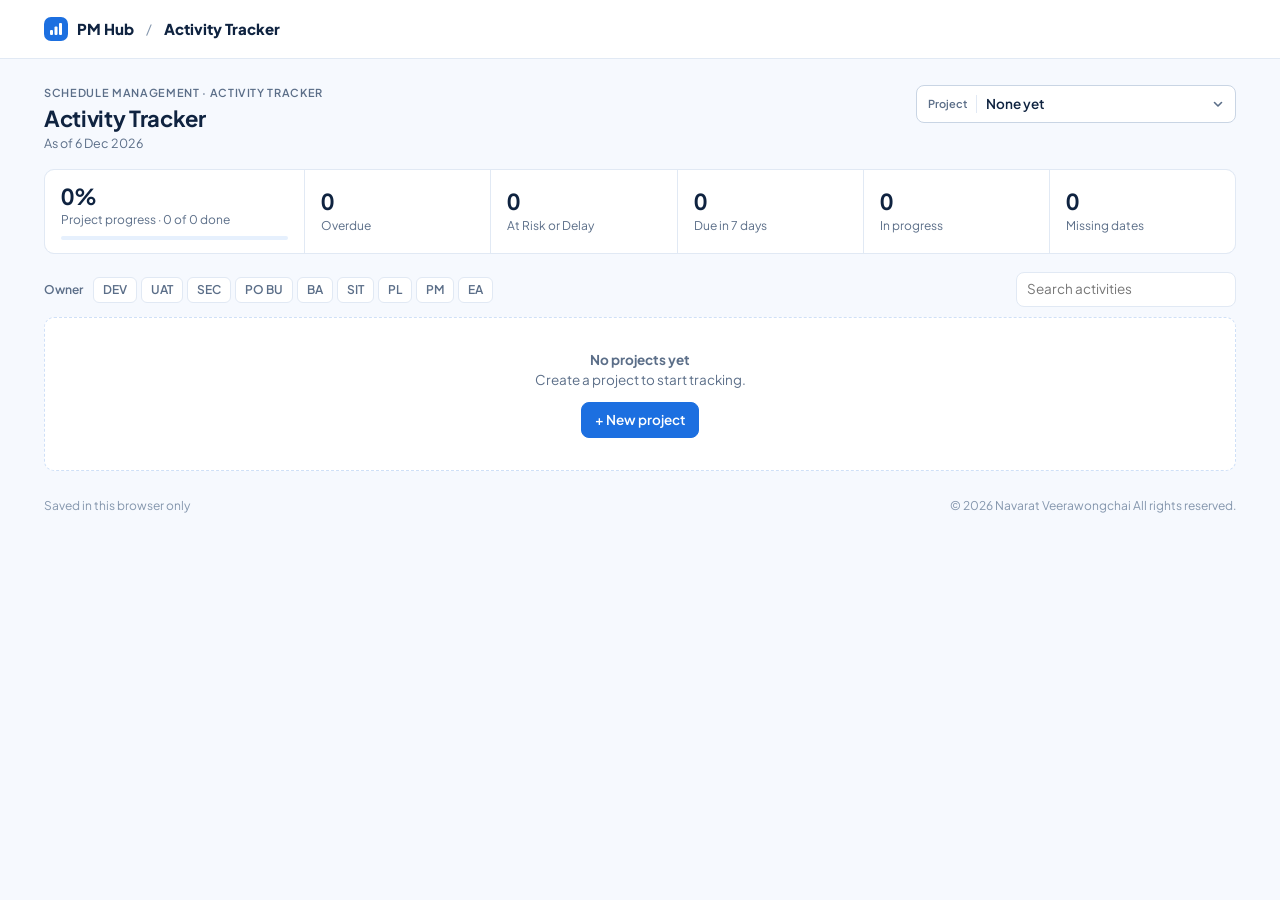
==== commit 432de6d3: "Activity Tracker: project dropdown top right, project name as heading Co-Authored-By: Claude Opus 5." ====
--- a/activity-tracker/index.html
+++ b/activity-tracker/index.html
@@ -32,28 +32,38 @@
 .btn.small{padding:4px 10px;font-size:12px}
 :focus-visible{outline:2px solid var(--accent);outline-offset:1px}
 
-.head{margin:26px 0 14px}
+.head{display:flex;align-items:flex-start;justify-content:space-between;gap:20px;margin:26px 0 16px}
+.head-l{min-width:0;flex:1}
 .eyebrow{font-size:11px;font-weight:600;letter-spacing:.06em;text-transform:uppercase;color:var(--muted)}
 h1{margin:3px 0 0;font-size:22px;line-height:1.25;letter-spacing:-.015em;font-weight:700}
-.asof{color:var(--muted);font-size:12.5px;margin-left:auto}
-.pbar{display:flex;align-items:center;gap:12px;flex-wrap:wrap;margin:0 0 12px}
-.sw{position:relative;min-width:0;max-width:100%}
-.sw-btn{display:flex;align-items:center;gap:8px;background:#fff;border:1px solid var(--field);border-radius:8px;padding:8px 12px;cursor:pointer;max-width:100%;text-align:left;min-height:40px}
-.sw-btn:hover{border-color:var(--field-hover)}
-.sw-btn svg{flex:none;color:var(--muted)}
-.sw-name{font-weight:700;font-size:14.5px;min-width:0;overflow:hidden;text-overflow:ellipsis;white-space:nowrap}
-.sw-tag{font-size:11px;font-weight:600;color:var(--muted);white-space:nowrap}
-.sw-menu{position:absolute;top:calc(100% + 4px);left:0;z-index:25;width:min(540px,calc(100vw - 32px));background:#fff;border:1px solid var(--line);border-radius:10px;box-shadow:0 12px 32px rgba(15,35,64,.16);padding:4px;max-height:min(420px,70vh);overflow:auto}
-.sw-item{display:flex;align-items:center;justify-content:space-between;gap:14px;width:100%;background:none;border:0;border-radius:7px;padding:8px 10px;cursor:pointer;text-align:left}
+.asof{color:var(--muted);font-size:12.5px;margin-top:2px}
+.head-r{display:flex;align-items:center;gap:8px;flex:0 1 auto;min-width:0}
+.head-r .btn{min-height:38px;white-space:nowrap}
+.sw{position:relative;min-width:0;width:320px;max-width:100%}
+.sw-btn{display:flex;align-items:center;gap:9px;width:100%;background:#fff;border:1px solid var(--field);border-radius:8px;padding:0 11px;cursor:pointer;text-align:left;min-height:38px}
+.sw-btn:hover,.sw-btn[aria-expanded="true"]{border-color:var(--field-hover)}
+.sw-btn[aria-expanded="true"]{box-shadow:0 0 0 2px rgba(28,111,224,.14)}
+.sw-cap{flex:none;font-size:11px;font-weight:600;color:var(--muted);padding-right:9px;border-right:1px solid var(--line);line-height:18px}
+.sw-name{flex:1;font-weight:600;min-width:0;overflow:hidden;text-overflow:ellipsis;white-space:nowrap}
+.sw-chev{flex:none;color:var(--muted);transition:transform .12s}
+.sw-btn[aria-expanded="true"] .sw-chev{transform:rotate(180deg)}
+.sw-menu{position:absolute;top:calc(100% + 6px);right:0;z-index:25;width:min(440px,calc(100vw - 32px));background:#fff;border:1px solid var(--line);border-radius:10px;box-shadow:0 12px 32px rgba(15,35,64,.14);overflow:hidden}
+.sw-head{padding:9px 14px 7px;font-size:10.5px;font-weight:600;letter-spacing:.05em;text-transform:uppercase;color:var(--faint);border-bottom:1px solid var(--line)}
+.sw-list{max-height:min(340px,60vh);overflow:auto;padding:4px}
+.sw-item{display:flex;align-items:center;gap:8px;width:100%;background:none;border:0;border-radius:6px;padding:7px 10px 7px 6px;cursor:pointer;text-align:left}
 .sw-item:hover{background:var(--sky-50)}
-.sw-item.on{background:var(--sky-100)}
-.sw-l{display:flex;align-items:center;gap:7px;flex-wrap:wrap;min-width:0}
-.sw-n{font-weight:600;min-width:0}
-.sw-l em{font-style:normal;font-size:11px;font-weight:600;color:var(--late)}
-.sw-p{display:flex;align-items:center;gap:7px;flex:none;font-weight:600;font-variant-numeric:tabular-nums;font-size:12.5px}
-.sw-p .t{width:64px;height:4px;border-radius:2px;background:var(--sky-200);overflow:hidden}
+.sw-item.on{background:var(--sky-50)}
+.sw-mark{flex:none;width:16px;display:grid;place-items:center;color:var(--accent-dark)}
+.sw-l{flex:1;min-width:0;display:flex;flex-direction:column}
+.sw-n{font-weight:600;min-width:0;overflow:hidden;text-overflow:ellipsis;white-space:nowrap}
+.sw-meta{font-size:11px;color:var(--muted);display:flex;gap:5px;flex-wrap:wrap}
+.sw-meta i{font-style:normal;color:var(--faint)}
+.sw-meta em{font-style:normal;font-weight:600;color:var(--late)}
+.sw-p{flex:none;display:flex;align-items:center;gap:8px}
+.sw-p b{width:34px;text-align:right;font-weight:600;font-size:12.5px;font-variant-numeric:tabular-nums}
+.sw-p .t{width:56px;height:4px;border-radius:2px;background:var(--sky-100);overflow:hidden}
 .sw-p .t i{display:block;height:100%;background:var(--accent)}
-.sw-new{display:block;width:100%;background:none;border:0;border-top:1px solid var(--line);margin-top:4px;padding:10px;text-align:left;color:var(--accent-dark);font-weight:700;cursor:pointer}
+.sw-new{display:block;width:100%;background:#fff;border:0;border-top:1px solid var(--line);padding:10px 14px;text-align:left;color:var(--accent-dark);font-weight:600;cursor:pointer}
 .sw-new:hover{background:var(--sky-50)}
 .nomatch{padding:28px 16px;text-align:center;color:var(--muted)}
 
@@ -137,7 +147,7 @@
 .err{color:var(--late);font-size:12px;min-height:0;margin:0}
 .toast{position:fixed;bottom:22px;left:50%;transform:translateX(-50%);background:var(--navy);color:#fff;padding:9px 14px;border-radius:10px;z-index:60;font-size:13px;display:flex;gap:12px;align-items:center;max-width:calc(100vw - 32px)}
 .toast button{background:none;border:0;color:#7CC0FF;font-weight:700;cursor:pointer}
-@media(max-width:900px){.stats{grid-template-columns:repeat(2,1fr)}.stat.overall{grid-column:1/-1}.stat:last-child{grid-column:1/-1}#q{margin-left:0;width:100%}.asof{margin-left:0;width:100%}}
+@media(max-width:900px){.stats{grid-template-columns:repeat(2,1fr)}.stat.overall{grid-column:1/-1}.stat:last-child{grid-column:1/-1}#q{margin-left:0;width:100%}.head{flex-direction:column;gap:12px}.head-r{width:100%}.sw{flex:1;width:auto}}
 @media(max-width:640px){.wrap{padding:0 16px}h1{font-size:20px}}
 </style>
 </head>
@@ -148,9 +158,9 @@
 
 <div class="wrap"><main>
   <div class="head">
-    <div><div class="eyebrow">Schedule Management · Control Schedule</div><h1>Activity Tracker</h1></div>
+    <div class="head-l"><div class="eyebrow">Schedule Management · Activity Tracker</div><h1 id="ptitle">Activity Tracker</h1><div class="asof" id="asof"></div></div>
+    <div class="head-r"><button class="btn" id="btn-editp" type="button">Edit</button><div class="sw" id="sw"></div></div>
   </div>
-  <div class="pbar"><div class="sw" id="sw"></div><button class="link" id="btn-editp" type="button">Edit project</button><div class="asof" id="asof"></div></div>
   <section class="stats" id="stats" aria-label="Schedule summary"></section>
   <div class="bar-f">
     <span class="flabel">Owner</span>
@@ -229,22 +239,23 @@
 function rollRange(acts){var s="",e="";acts.forEach(function(a){if(a.start&&(!s||a.start<s))s=a.start;if(a.end&&(!e||a.end>e))e=a.end});return[s,e]}
 function renderFilters(){
   var p=cur(),rg=rollRange(p?p.acts:[]);
-  $("#asof").textContent=(rg[0]&&rg[1]?fmtShort(rg[0])+" "+rg[0].slice(0,4)+" – "+fmtShort(rg[1])+" "+rg[1].slice(0,4)+"  ·  ":"")+"As of "+fmtShort(TODAY)+" "+TODAY.slice(0,4);
+  $("#asof").textContent=(p&&p.tag?p.tag+"  ·  ":"")+(rg[0]&&rg[1]?fmtShort(rg[0])+" "+rg[0].slice(0,4)+" – "+fmtShort(rg[1])+" "+rg[1].slice(0,4)+"  ·  ":"")+"As of "+fmtShort(TODAY)+" "+TODAY.slice(0,4);
   $("#owners").innerHTML=OWNERS.map(function(o){return '<button class="chip" type="button" data-owner="'+esc(o)+'" aria-pressed="'+(filt.owner===o)+'">'+esc(o)+'</button>'}).join("");
   $("#clear").hidden=!(filt.owner||filt.stat||filt.q);
 }
 /* project picker: each project shows its own progress; new projects are created here, not stacked on the page */
 var menuOpen=false;
 function renderSwitcher(){
-  var p=cur();
+  var p=cur(),CHECK='<svg class="sw-check" width="14" height="14" viewBox="0 0 14 14" aria-hidden="true"><path d="M3 7.5 5.8 10 11 4.5" fill="none" stroke="currentColor" stroke-width="1.8" stroke-linecap="round" stroke-linejoin="round"/></svg>';
   $("#btn-editp").hidden=!p;
-  var name=p?(p.tag?'<span class="sw-tag">'+esc(p.tag)+'</span>':'')+(p.type==="adhoc"?'<span class="gtype">AD HOC</span>':'')+'<span class="sw-name">'+esc(p.name)+'</span>':'<span class="sw-name">No projects yet</span>';
+  $("#ptitle").innerHTML=p?esc(p.name)+(p.type==="adhoc"?' <span class="gtype">AD HOC</span>':''):"Activity Tracker";
   var items=plan.projects.map(function(x){
-    var pc=progress(x.acts),late=x.acts.filter(function(a){return lateDays(a)>0}).length;
-    return '<button class="sw-item'+(p&&x.id===p.id?" on":"")+'" type="button" role="menuitemradio" aria-checked="'+(!!p&&x.id===p.id)+'" data-pick="'+esc(x.id)+'"><span class="sw-l">'+(x.tag?'<span class="sw-tag">'+esc(x.tag)+'</span>':'')+(x.type==="adhoc"?'<span class="gtype">AD HOC</span>':'')+'<span class="sw-n">'+esc(x.name)+'</span>'+(late?'<em>'+late+' overdue</em>':'')+'</span><span class="sw-p"><span class="t"><i style="width:'+pc+'%"></i></span>'+pc+'%</span></button>';
+    var on=!!p&&x.id===p.id,pc=progress(x.acts),late=x.acts.filter(function(a){return lateDays(a)>0}).length;
+    var meta=[x.tag?esc(x.tag):"",x.type==="adhoc"?"Ad hoc":"",late?'<em>'+late+' overdue</em>':""].filter(Boolean).join('<i aria-hidden="true">·</i>');
+    return '<button class="sw-item'+(on?" on":"")+'" type="button" role="menuitemradio" aria-checked="'+on+'" data-pick="'+esc(x.id)+'" title="'+esc(x.name)+'"><span class="sw-mark">'+(on?CHECK:"")+'</span><span class="sw-l"><span class="sw-n">'+esc(x.name)+'</span>'+(meta?'<span class="sw-meta">'+meta+'</span>':'')+'</span><span class="sw-p"><span class="t"><i style="width:'+pc+'%"></i></span><b>'+pc+'%</b></span></button>';
   }).join("");
-  $("#sw").innerHTML='<button class="sw-btn" id="sw-btn" type="button" aria-haspopup="menu" aria-expanded="'+menuOpen+'">'+name+'<svg width="12" height="12" viewBox="0 0 12 12" aria-hidden="true"><path d="M2.5 4.5 6 8l3.5-3.5" fill="none" stroke="currentColor" stroke-width="1.6" stroke-linecap="round" stroke-linejoin="round"/></svg></button>'+
-    (menuOpen?'<div class="sw-menu" role="menu" aria-label="Projects">'+items+'<button class="sw-new" type="button" role="menuitem" data-newp>+ New project</button></div>':'');
+  $("#sw").innerHTML='<button class="sw-btn" id="sw-btn" type="button" aria-haspopup="menu" aria-expanded="'+menuOpen+'"><span class="sw-cap">Project</span><span class="sw-name">'+(p?esc(p.name):"None yet")+'</span><svg class="sw-chev" width="12" height="12" viewBox="0 0 12 12" aria-hidden="true"><path d="M2.5 4.5 6 8l3.5-3.5" fill="none" stroke="currentColor" stroke-width="1.6" stroke-linecap="round" stroke-linejoin="round"/></svg></button>'+
+    (menuOpen?'<div class="sw-menu" role="menu" aria-label="Projects"><div class="sw-head">'+plan.projects.length+(plan.projects.length===1?" project":" projects")+'</div><div class="sw-list">'+items+'</div><button class="sw-new" type="button" role="menuitem" data-newp>+ New project</button></div>':'');
 }
 function renderTracker(){
   var p=cur();
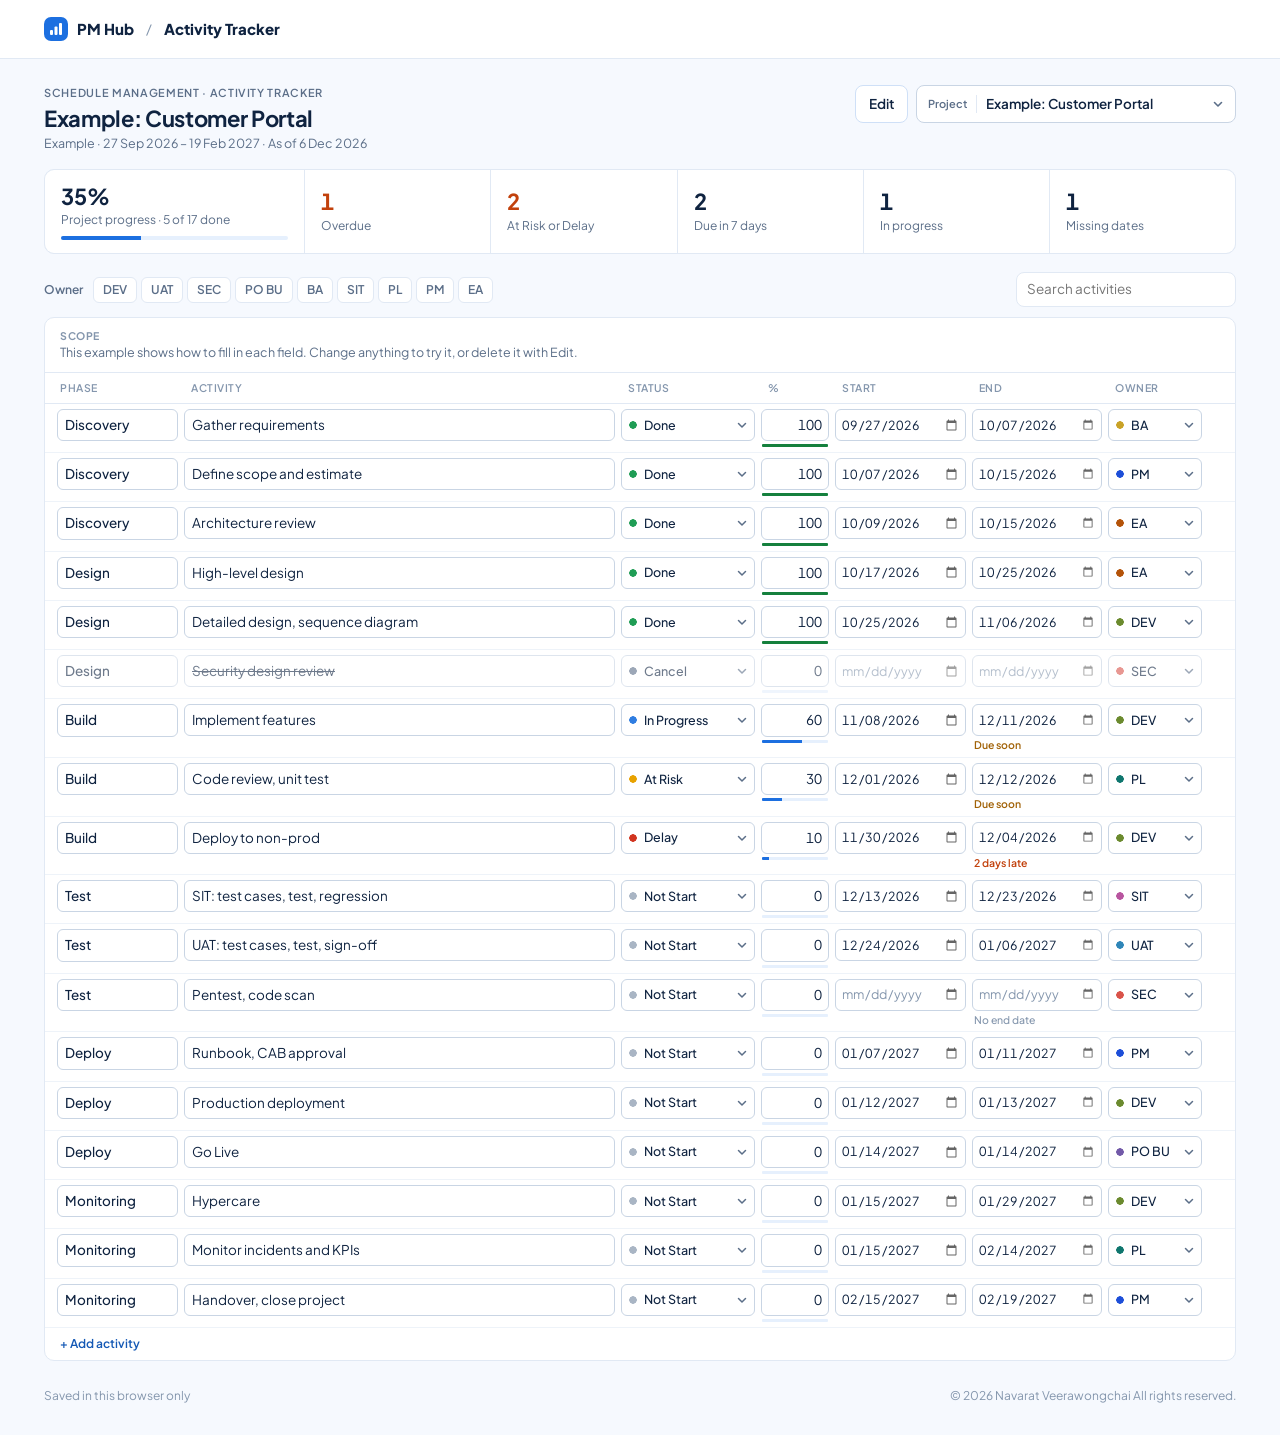
==== commit e430e0ff: "Activity Tracker: example project and standard activities Co-Authored-By: Claude Opus 5.5 <noreply@a" ====
--- a/activity-tracker/index.html
+++ b/activity-tracker/index.html
@@ -63,8 +63,10 @@
 .sw-p b{width:34px;text-align:right;font-weight:600;font-size:12.5px;font-variant-numeric:tabular-nums}
 .sw-p .t{width:56px;height:4px;border-radius:2px;background:var(--sky-100);overflow:hidden}
 .sw-p .t i{display:block;height:100%;background:var(--accent)}
-.sw-new{display:block;width:100%;background:#fff;border:0;border-top:1px solid var(--line);padding:10px 14px;text-align:left;color:var(--accent-dark);font-weight:600;cursor:pointer}
-.sw-new:hover{background:var(--sky-50)}
+.sw-foot{display:flex;justify-content:space-between;border-top:1px solid var(--line)}
+.sw-new,.sw-ex{background:#fff;border:0;padding:10px 14px;color:var(--accent-dark);font-weight:600;cursor:pointer}
+.sw-ex{color:var(--muted);font-weight:500}
+.sw-new:hover,.sw-ex:hover{background:var(--sky-50)}
 .nomatch{padding:28px 16px;text-align:center;color:var(--muted)}
 
 .stats{display:grid;grid-template-columns:1.4fr repeat(5,1fr);gap:1px;background:var(--line);border:1px solid var(--line);border-radius:10px;overflow:hidden}
@@ -180,6 +182,7 @@
     <label>Tag<input id="pj-tag" maxlength="24" placeholder="e.g. Platform"></label>
   </div>
   <label>Name<input id="pj-name" maxlength="160"></label>
+  <label id="pj-start-l">Start with<select id="pj-start"><option value="template">Standard activities (Discovery to Monitoring)</option><option value="blank">One empty activity</option></select></label>
   <label>Scope notes (optional)<textarea id="pj-notes" rows="4" maxlength="1500"></textarea></label>
   <p class="err" id="pj-err"></p>
   <div class="acts"><button class="btn del" id="pj-del" type="button" hidden>Delete project</button><button class="btn" type="button" id="pj-cancel">Cancel</button><button class="btn primary" type="submit">Save</button></div>
@@ -190,15 +193,31 @@
 "use strict";
 var KEY="activity-tracker-v1";
 var OWNERS=["DEV","UAT","SEC","PO BU","BA","SIT","PL","PM","EA"], STATUSES=["Not Start","In Progress","At Risk","Delay","Done","Cancel"];
-var PHASES=["Development","SIT","UAT","Security","Deployment","Go Live"];
+var PHASES=["Discovery","Design","Build","Test","Deploy","Monitoring"];
 var n=0;function nid(){return "i"+Date.now().toString(36)+(n++)}
 function A(phase,name,status,pct,start,end,owner){return{id:nid(),phase:phase,name:name,status:status,pct:pct,start:start||"",end:end||"",owner:owner}}
-// starts empty: the repo is public, so no project data belongs in this file
-function blank(){return{projects:[]}}
+// generic example only: safe for the public repo, nothing here comes from real projects
+var TEMPLATE=[
+ ["Discovery","Gather requirements","BA"],["Discovery","Define scope and estimate","PM"],["Discovery","Architecture review","EA"],
+ ["Design","High-level design","EA"],["Design","Detailed design, sequence diagram","DEV"],["Design","Security design review","SEC"],
+ ["Build","Implement features","DEV"],["Build","Code review, unit test","PL"],["Build","Deploy to non-prod","DEV"],
+ ["Test","SIT: test cases, test, regression","SIT"],["Test","UAT: test cases, test, sign-off","UAT"],["Test","Pentest, code scan","SEC"],
+ ["Deploy","Runbook, CAB approval","PM"],["Deploy","Production deployment","DEV"],["Deploy","Go Live","PO BU"],
+ ["Monitoring","Hypercare","DEV"],["Monitoring","Monitor incidents and KPIs","PL"],["Monitoring","Handover, close project","PM"]];
+function shift(n){var d=new Date();d.setDate(d.getDate()+n);return d.getFullYear()+"-"+String(d.getMonth()+1).padStart(2,"0")+"-"+String(d.getDate()).padStart(2,"0")}
+function example(){
+  // dates sit around today, so the summary always shows overdue and due-soon work
+  var fill=[["Done",100,-70,-60],["Done",100,-60,-52],["Done",100,-58,-52],["Done",100,-50,-42],["Done",100,-42,-30],["Cancel",0,null,null],
+   ["In Progress",60,-28,5],["At Risk",30,-5,6],["Delay",10,-6,-2],["Not Start",0,7,17],["Not Start",0,18,31],["Not Start",0,null,null],
+   ["Not Start",0,32,36],["Not Start",0,37,38],["Not Start",0,39,39],["Not Start",0,40,54],["Not Start",0,40,70],["Not Start",0,71,75]];
+  return{id:nid(),example:true,type:"project",tag:"Example",name:"Example: Customer Portal",notes:"This example shows how to fill in each field. Change anything to try it, or delete it with Edit.",
+    acts:TEMPLATE.map(function(t,i){var f=fill[i];return A(t[0],t[1],f[0],f[1],f[2]==null?"":shift(f[2]),f[3]==null?"":shift(f[3]),t[2])})};
+}
+function starter(){var e=example();return{current:e.id,projects:[e]}}
 
 function esc(s){return String(s==null?"":s).replace(/[&<>"']/g,function(c){return{"&":"&amp;","<":"&lt;",">":"&gt;",'"':"&quot;","'":"&#39;"}[c]})}
 function $(s){return document.querySelector(s)}
-function load(){try{var t=localStorage.getItem(KEY);if(t){var o=JSON.parse(t);if(o&&Array.isArray(o.projects)){o.projects.forEach(function(p){p.acts.forEach(function(a){if(a.status==="N/A")a.status="Cancel"})});return o}}}catch(e){}return blank()}
+function load(){try{var t=localStorage.getItem(KEY);if(t){var o=JSON.parse(t);if(o&&Array.isArray(o.projects)){o.projects.forEach(function(p){p.acts.forEach(function(a){if(a.status==="N/A")a.status="Cancel"})});return o}}}catch(e){}return starter()}
 var plan=load(), filt={owner:"",stat:"",q:""};
 var saveOk=true;
 function save(){try{localStorage.setItem(KEY,JSON.stringify(plan));saveOk=true}catch(e){saveOk=false}$("#saved").textContent=saveOk?"Saved in this browser only":"Could not save in this browser. Changes last until you close the page."}
@@ -255,11 +274,11 @@
     return '<button class="sw-item'+(on?" on":"")+'" type="button" role="menuitemradio" aria-checked="'+on+'" data-pick="'+esc(x.id)+'" title="'+esc(x.name)+'"><span class="sw-mark">'+(on?CHECK:"")+'</span><span class="sw-l"><span class="sw-n">'+esc(x.name)+'</span>'+(meta?'<span class="sw-meta">'+meta+'</span>':'')+'</span><span class="sw-p"><span class="t"><i style="width:'+pc+'%"></i></span><b>'+pc+'%</b></span></button>';
   }).join("");
   $("#sw").innerHTML='<button class="sw-btn" id="sw-btn" type="button" aria-haspopup="menu" aria-expanded="'+menuOpen+'"><span class="sw-cap">Project</span><span class="sw-name">'+(p?esc(p.name):"None yet")+'</span><svg class="sw-chev" width="12" height="12" viewBox="0 0 12 12" aria-hidden="true"><path d="M2.5 4.5 6 8l3.5-3.5" fill="none" stroke="currentColor" stroke-width="1.6" stroke-linecap="round" stroke-linejoin="round"/></svg></button>'+
-    (menuOpen?'<div class="sw-menu" role="menu" aria-label="Projects"><div class="sw-head">'+plan.projects.length+(plan.projects.length===1?" project":" projects")+'</div><div class="sw-list">'+items+'</div><button class="sw-new" type="button" role="menuitem" data-newp>+ New project</button></div>':'');
+    (menuOpen?'<div class="sw-menu" role="menu" aria-label="Projects"><div class="sw-head">'+plan.projects.length+(plan.projects.length===1?" project":" projects")+'</div><div class="sw-list">'+items+'</div><div class="sw-foot"><button class="sw-new" type="button" role="menuitem" data-newp>+ New project</button><button class="sw-ex" type="button" role="menuitem" data-example>See example</button></div></div>':'');
 }
 function renderTracker(){
   var p=cur();
-  if(!p){$("#body").innerHTML='<div class="empty"><b>No projects yet</b><br>Create a project to start tracking.<br><button class="btn primary" type="button" data-newp style="margin-top:12px">+ New project</button></div>';return}
+  if(!p){$("#body").innerHTML='<div class="empty"><b>No projects yet</b><br>Create a project to start tracking.<br><button class="btn primary" type="button" data-newp style="margin-top:12px">+ New project</button> <button class="btn" type="button" data-example style="margin-top:12px">See example</button></div>';return}
   var acts=p.acts.filter(function(a){return match(p,a)});
   var rows=acts.map(function(a){
     var ld=lateDays(a),flag=ld?'<span class="flag late">'+ld+(ld===1?" day":" days")+' late</span>':dueSoon(a)?'<span class="flag soon">Due soon</span>':noDates(a)&&!a.end?'<span class="flag none">No end date</span>':'';
@@ -279,6 +298,7 @@
     '<div class="gfoot"><button class="link" type="button" data-addact="'+esc(p.id)+'">+ Add activity</button></div></section><datalist id="phases">'+PHASES.map(function(x){return '<option value="'+x+'">'}).join("")+'</datalist>';
   document.querySelectorAll('#body textarea').forEach(fit);
 }
+window.addEventListener("resize",function(){document.querySelectorAll("#body textarea").forEach(fit)});
 function fit(t){t.style.height="auto";t.style.height=Math.max(t.scrollHeight+2,30)+"px"}
 
 function render(){renderSwitcher();renderStats();renderFilters();renderTracker()}
@@ -321,9 +341,10 @@
 $("#body").addEventListener("click",function(ev){
   var b=ev.target.closest("button");if(!b)return;var d=b.dataset;
   if("newp" in d){openProj(null);return}
+  if("example" in d){showExample();return}
   if(d.addact){
     var p=plan.projects.filter(function(x){return x.id===d.addact})[0];if(!p)return;
-    var last=p.acts[p.acts.length-1],a=A(last?last.phase:"Development","","Not Start",0,"","",last?last.owner:"DEV");p.acts.push(a);save();
+    var last=p.acts[p.acts.length-1],a=A(last?last.phase:"Discovery","","Not Start",0,"","",last?last.owner:"PM");p.acts.push(a);save();
     if(filt.owner||filt.stat||filt.q){filt={owner:"",stat:"",q:""};$("#q").value=""}
     render();var t=document.querySelector('tr[data-a="'+a.id+'"] textarea');if(t)t.focus();return;
   }
@@ -343,13 +364,19 @@
 function openProj(id){
   var p=id?plan.projects.filter(function(x){return x.id===id})[0]:null;editing=p?p.id:null;
   $("#pj-title").textContent=p?"Edit project":"New project";$("#pj-type").value=p?p.type:"project";$("#pj-tag").value=p?p.tag:"";$("#pj-name").value=p?p.name:"";$("#pj-notes").value=p?p.notes:"";
-  $("#pj-err").textContent="";$("#pj-del").hidden=!p;$("#d-proj").showModal();$("#pj-name").focus();
+  $("#pj-start").value="template";$("#pj-start-l").hidden=!!p;$("#pj-err").textContent="";$("#pj-del").hidden=!p;$("#d-proj").showModal();$("#pj-name").focus();
+}
+function showExample(){
+  var e=plan.projects.filter(function(p){return p.example})[0];
+  if(!e){e=example();plan.projects.push(e)}
+  plan.current=e.id;filt={owner:"",stat:"",q:""};$("#q").value="";save();render();
 }
 $("#sw").addEventListener("click",function(ev){
   var b=ev.target.closest("button");if(!b)return;
   if(b.id==="sw-btn"){menuOpen=!menuOpen;renderSwitcher();return}
   if(b.dataset.pick){plan.current=b.dataset.pick;menuOpen=false;filt={owner:"",stat:"",q:""};$("#q").value="";save();render();$("#sw-btn").focus();return}
   if("newp" in b.dataset){menuOpen=false;renderSwitcher();openProj(null)}
+  if("example" in b.dataset){menuOpen=false;showExample()}
 });
 document.addEventListener("click",function(ev){if(menuOpen&&ev.composedPath().indexOf($("#sw"))<0){menuOpen=false;renderSwitcher()}});
 document.addEventListener("keydown",function(ev){if(ev.key==="Escape"&&menuOpen){menuOpen=false;renderSwitcher();$("#sw-btn").focus()}});
@@ -360,7 +387,7 @@
   var name=$("#pj-name").value.trim();if(!name){$("#pj-err").textContent="Give this project a name.";$("#pj-name").focus();return}
   var rec={type:$("#pj-type").value,tag:$("#pj-tag").value.trim(),name:name,notes:$("#pj-notes").value.trim()};
   if(editing)Object.assign(plan.projects.filter(function(x){return x.id===editing})[0],rec);
-  else{var np=Object.assign({id:nid(),acts:[A("Development","","Not Start",0,"","","DEV")]},rec);plan.projects.push(np);plan.current=np.id}
+  else{var np=Object.assign({id:nid(),acts:$("#pj-start").value==="blank"?[A("Discovery","","Not Start",0,"","","PM")]:TEMPLATE.map(function(t){return A(t[0],t[1],"Not Start",0,"","",t[2])})},rec);plan.projects.push(np);plan.current=np.id}
   save();$("#d-proj").close();filt={owner:"",stat:"",q:""};$("#q").value="";render();
 });
 $("#pj-del").addEventListener("click",function(){
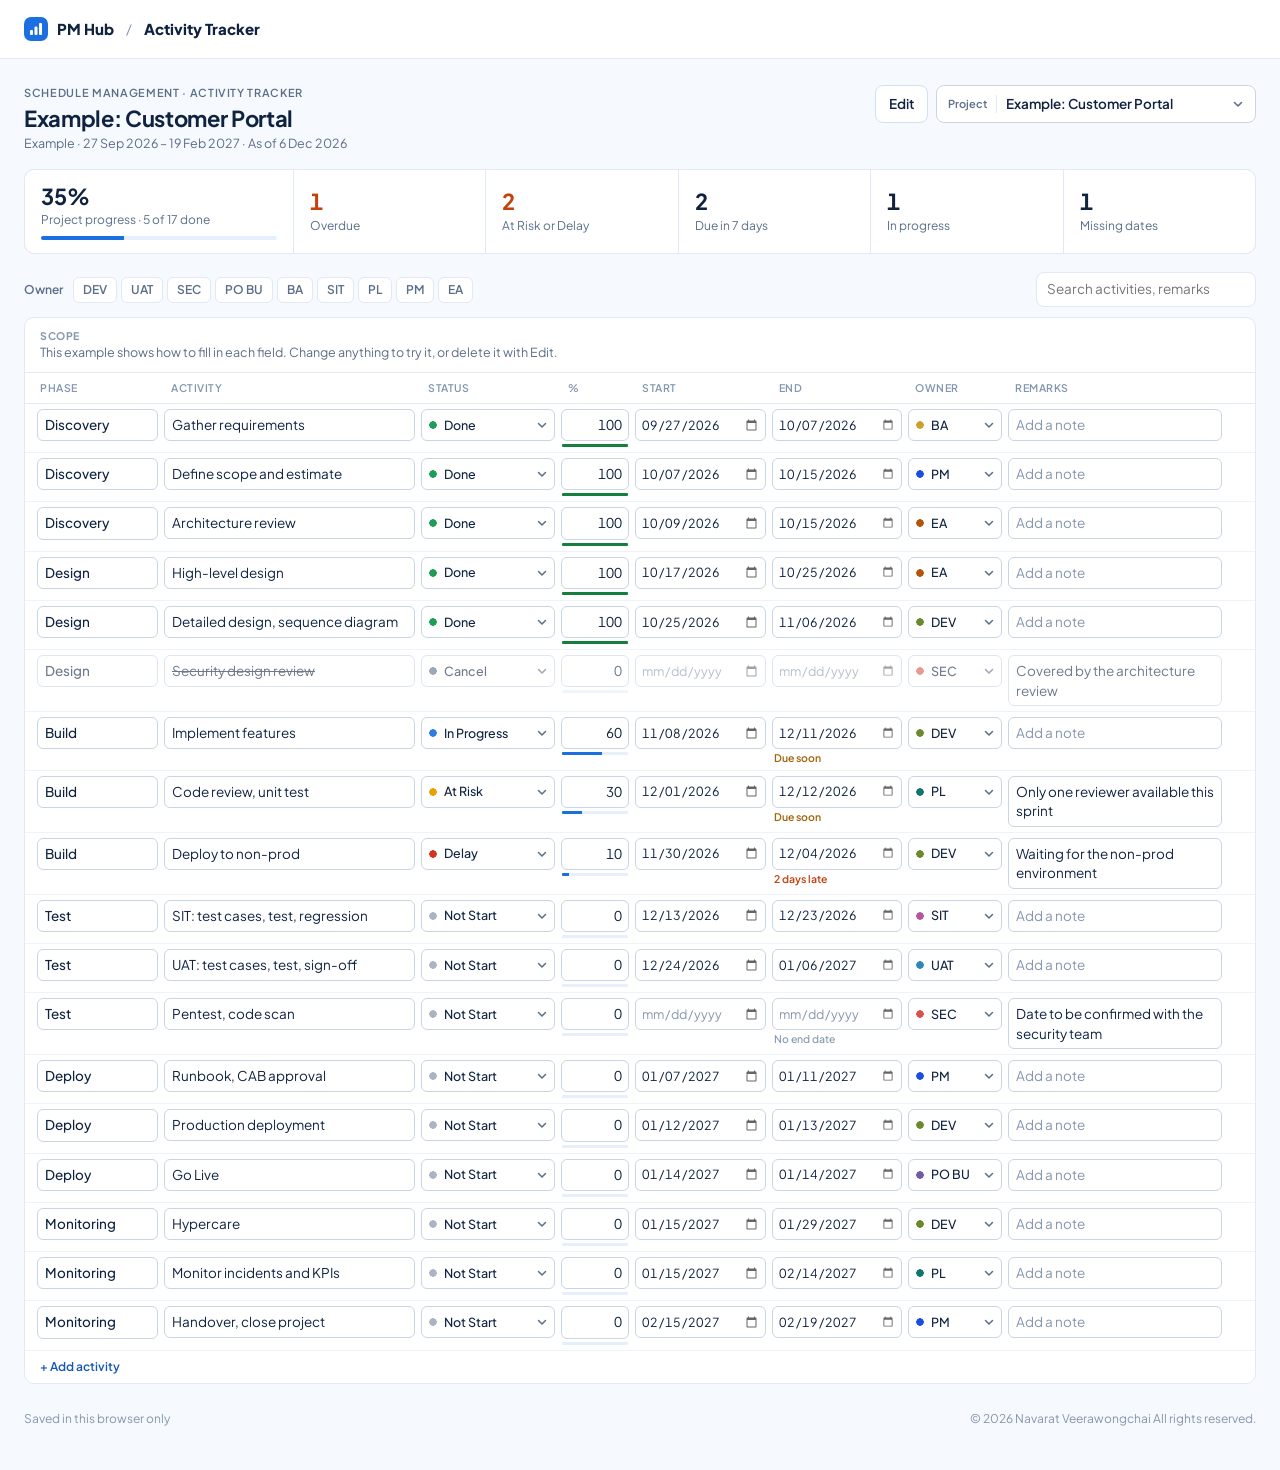
==== commit 441efb82: "Activity Tracker: add Remarks column Co-Authored-By: Claude Opus 5.5 <noreply@anthropic.com>" ====
--- a/activity-tracker/index.html
+++ b/activity-tracker/index.html
@@ -19,7 +19,7 @@
 [hidden]{display:none!important}
 body{margin:0;background:var(--page);color:var(--ink);font:13.5px/1.5 var(--f-ui)}
 button,input,select,textarea{font:inherit;color:inherit}
-.wrap{max-width:1240px;margin:0 auto;padding:0 24px}
+.wrap{max-width:1400px;margin:0 auto;padding:0 24px}
 header.top{position:sticky;top:0;z-index:30;background:rgba(255,255,255,.95);backdrop-filter:blur(8px);border-bottom:1px solid var(--line)}
 header .wrap{display:flex;align-items:center;gap:12px;min-height:58px;flex-wrap:wrap;padding-top:8px;padding-bottom:8px}
 .brand{display:flex;align-items:center;gap:9px;font-weight:800;font-size:15px;color:var(--ink);text-decoration:none}
@@ -99,14 +99,14 @@
 .notes b{display:block;font-size:10.5px;letter-spacing:.05em;text-transform:uppercase;color:var(--faint)}
 .notes{padding:10px 15px;border-bottom:1px solid var(--line);font-size:12.5px;color:var(--muted);white-space:pre-wrap}
 .tscroll{overflow-x:auto}
-table{border-collapse:collapse;width:100%;min-width:980px}
+table{border-collapse:collapse;width:100%;min-width:1200px}
 th{font-size:10.5px;font-weight:600;letter-spacing:.05em;text-transform:uppercase;color:var(--faint);text-align:left;padding:7px 8px;border-bottom:1px solid var(--line);white-space:nowrap}
 td{padding:5px 3px;border-bottom:1px solid #EEF3F9;vertical-align:top}
 tr:last-child td{border-bottom:0}
 tbody tr:hover td{background:#FBFCFE}
 tr.cancel td{opacity:.6}
-tr.cancel textarea{text-decoration:line-through}
-.c-phase{width:136px;padding-left:12px}.c-status{width:140px}.c-pct{width:74px}.c-date{width:136px}.c-owner{width:100px}.c-x{width:30px}
+tr.cancel [data-f=name]{text-decoration:line-through}
+.c-phase{width:136px;padding-left:12px}.c-status{width:140px}.c-pct{width:74px}.c-date{width:136px}.c-owner{width:100px}.c-rem{width:220px}.c-x{width:30px}
 th.c-phase{padding-left:15px}
 th{padding-left:10px}
 td input,td textarea,td select{width:100%;border:1px solid var(--field);border-radius:6px;background-color:#fff;padding:5px 7px;min-height:32px}
@@ -168,7 +168,7 @@
     <span class="flabel">Owner</span>
     <div class="chips" id="owners" role="group" aria-label="Filter by owner unit"></div>
     <button class="clear" id="clear" type="button" hidden>Clear filters</button>
-    <input id="q" type="search" placeholder="Search activities" aria-label="Search activities">
+    <input id="q" type="search" placeholder="Search activities, remarks" aria-label="Search activities and remarks">
   </div>
   <div id="body"></div>
 </main>
@@ -210,8 +210,9 @@
   var fill=[["Done",100,-70,-60],["Done",100,-60,-52],["Done",100,-58,-52],["Done",100,-50,-42],["Done",100,-42,-30],["Cancel",0,null,null],
    ["In Progress",60,-28,5],["At Risk",30,-5,6],["Delay",10,-6,-2],["Not Start",0,7,17],["Not Start",0,18,31],["Not Start",0,null,null],
    ["Not Start",0,32,36],["Not Start",0,37,38],["Not Start",0,39,39],["Not Start",0,40,54],["Not Start",0,40,70],["Not Start",0,71,75]];
+  var notes={5:"Covered by the architecture review",7:"Only one reviewer available this sprint",8:"Waiting for the non-prod environment",11:"Date to be confirmed with the security team"};
   return{id:nid(),example:true,type:"project",tag:"Example",name:"Example: Customer Portal",notes:"This example shows how to fill in each field. Change anything to try it, or delete it with Edit.",
-    acts:TEMPLATE.map(function(t,i){var f=fill[i];return A(t[0],t[1],f[0],f[1],f[2]==null?"":shift(f[2]),f[3]==null?"":shift(f[3]),t[2])})};
+    acts:TEMPLATE.map(function(t,i){var f=fill[i],a=A(t[0],t[1],f[0],f[1],f[2]==null?"":shift(f[2]),f[3]==null?"":shift(f[3]),t[2]);a.remarks=notes[i]||"";return a})};
 }
 function starter(){var e=example();return{current:e.id,projects:[e]}}
 
@@ -243,7 +244,7 @@
   if(filt.stat==="progress"&&a.status!=="In Progress")return false;
   if(filt.stat==="risk"&&!isRisk(a))return false;
   if(filt.stat==="nodates"&&!noDates(a))return false;
-  if(filt.q){var q=filt.q.toLowerCase();if((p.tag+" "+p.name+" "+a.phase+" "+a.name).toLowerCase().indexOf(q)<0)return false}
+  if(filt.q){var q=filt.q.toLowerCase();if((p.tag+" "+p.name+" "+a.phase+" "+a.name+" "+(a.remarks||"")).toLowerCase().indexOf(q)<0)return false}
   return true;
 }
 
@@ -290,11 +291,12 @@
       '<td class="c-date"><input type="date" class="'+(a.start?"":"blank")+'" data-f="start" aria-label="Start date" value="'+esc(a.start)+'"></td>'+
       '<td class="c-date"><input type="date" class="'+(a.end?"":"blank")+'" data-f="end" aria-label="End date" value="'+esc(a.end)+'">'+flag+'</td>'+
       '<td class="c-owner"><select class="'+ownerCls(a.owner)+'" data-f="owner" aria-label="Owner unit">'+OWNERS.map(function(o){return '<option'+(o===a.owner?" selected":"")+'>'+esc(o)+'</option>'}).join("")+'</select></td>'+
+      '<td class="c-rem"><textarea rows="1" data-f="remarks" aria-label="Remarks" placeholder="Add a note">'+esc(a.remarks)+'</textarea></td>'+
       '<td class="c-x"><button class="x" type="button" data-del="'+esc(a.id)+'" aria-label="Delete '+esc(a.name)+'">✕</button></td></tr>';
   }).join("");
   var msg=!p.acts.length?"No activities yet. Add the first one below.":!acts.length?"No activities match these filters.":"";
   $("#body").innerHTML='<section class="group">'+(p.notes?'<div class="notes"><b>Scope</b>'+esc(p.notes)+'</div>':'')+
-    (msg?'<div class="nomatch">'+msg+'</div>':'<div class="tscroll"><table><thead><tr><th class="c-phase">Phase</th><th>Activity</th><th class="c-status">Status</th><th class="c-pct">%</th><th class="c-date">Start</th><th class="c-date">End</th><th class="c-owner">Owner</th><th class="c-x"></th></tr></thead><tbody>'+rows+'</tbody></table></div>')+
+    (msg?'<div class="nomatch">'+msg+'</div>':'<div class="tscroll"><table><thead><tr><th class="c-phase">Phase</th><th>Activity</th><th class="c-status">Status</th><th class="c-pct">%</th><th class="c-date">Start</th><th class="c-date">End</th><th class="c-owner">Owner</th><th class="c-rem">Remarks</th><th class="c-x"></th></tr></thead><tbody>'+rows+'</tbody></table></div>')+
     '<div class="gfoot"><button class="link" type="button" data-addact="'+esc(p.id)+'">+ Add activity</button></div></section><datalist id="phases">'+PHASES.map(function(x){return '<option value="'+x+'">'}).join("")+'</datalist>';
   document.querySelectorAll('#body textarea').forEach(fit);
 }
@@ -332,7 +334,7 @@
   var el=ev.target,f=el.dataset.f,tr=el.closest("tr");if(!f||!tr)return;
   var hit=findAct(tr.dataset.p,tr.dataset.a);if(!hit||!hit.a)return;
   var aid=hit.a.id;
-  var note=setField(hit.a,f,f==="name"||f==="phase"?el.value.trim():el.value);
+  var note=setField(hit.a,f,f==="name"||f==="phase"||f==="remarks"?el.value.trim():el.value);
   save();render();if(note)toast(note);
   var back=document.querySelector('tr[data-a="'+aid+'"] [data-f="'+f+'"]');if(back)back.focus({preventScroll:true});
 });
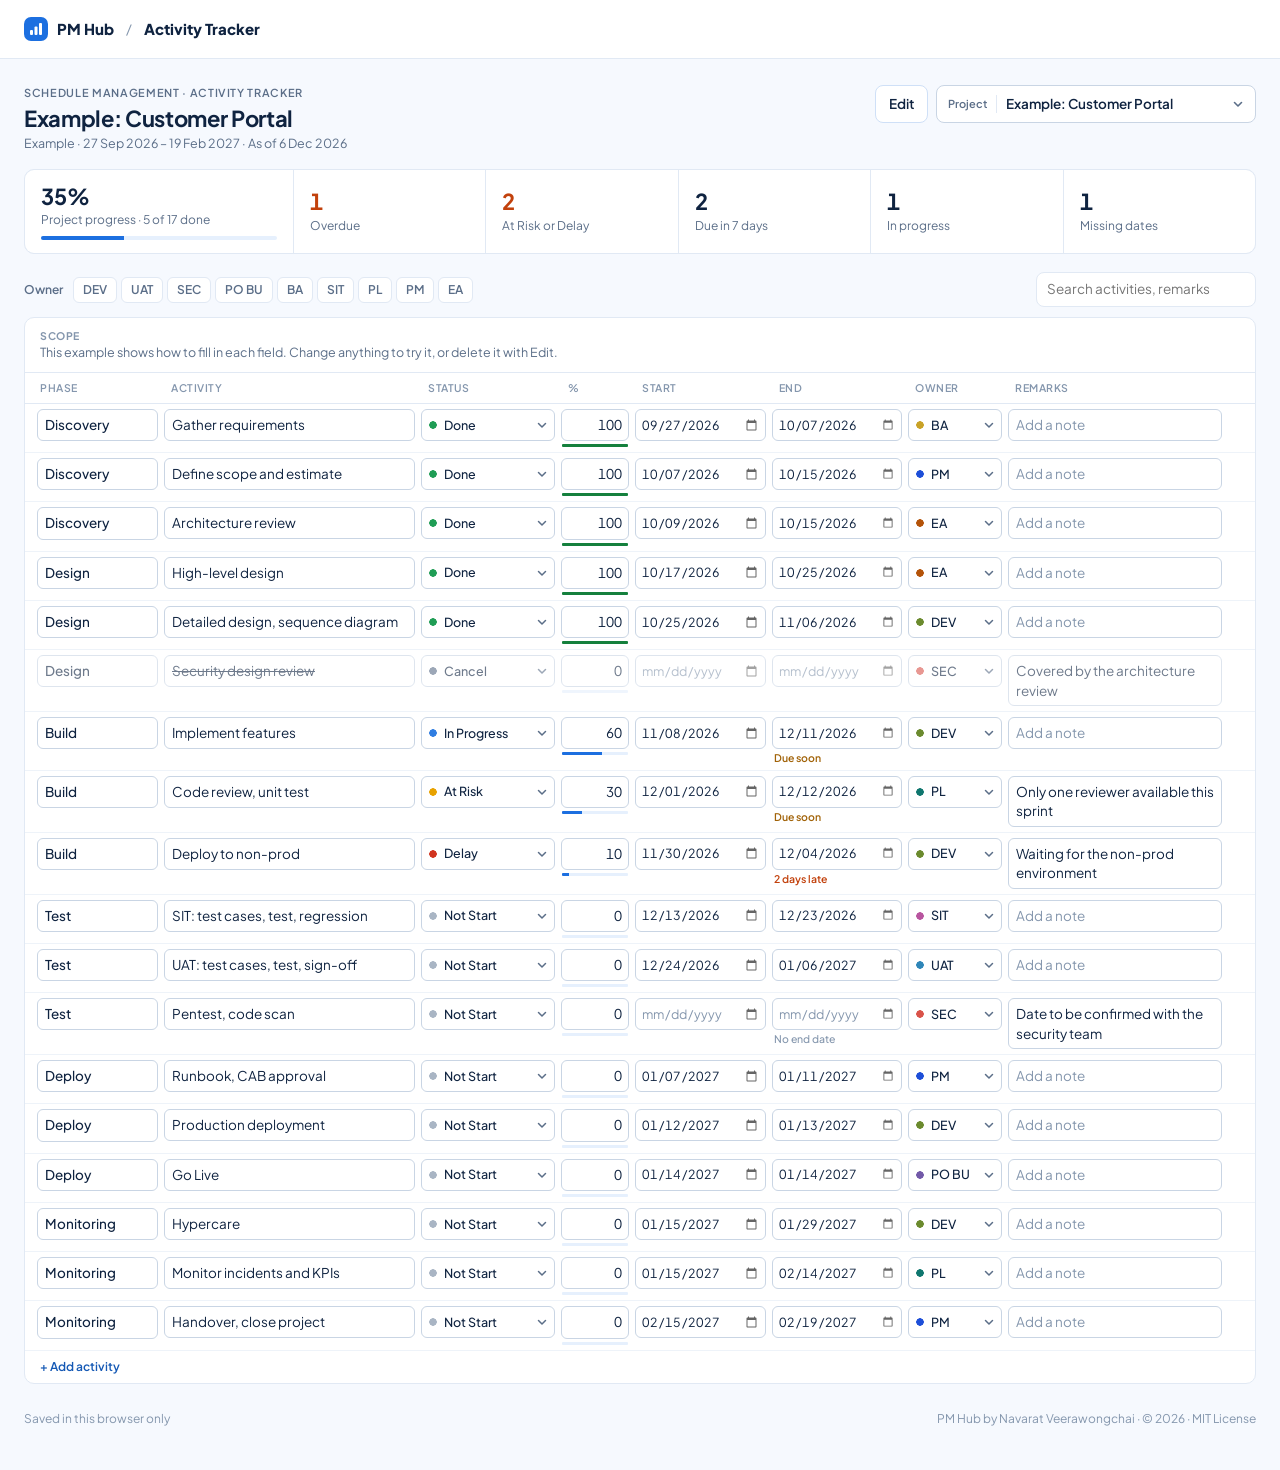
==== commit ad353c1b: "Activity Tracker: See example button beside Edit Co-Authored-By: Claude Opus 5.5 <noreply@anthropic." ====
--- a/activity-tracker/index.html
+++ b/activity-tracker/index.html
@@ -161,7 +161,7 @@
 <div class="wrap"><main>
   <div class="head">
     <div class="head-l"><div class="eyebrow">Schedule Management · Activity Tracker</div><h1 id="ptitle">Activity Tracker</h1><div class="asof" id="asof"></div></div>
-    <div class="head-r"><button class="btn" id="btn-editp" type="button">Edit</button><div class="sw" id="sw"></div></div>
+    <div class="head-r"><button class="btn" id="btn-example" type="button" data-example>See example</button><button class="btn" id="btn-editp" type="button">Edit</button><div class="sw" id="sw"></div></div>
   </div>
   <section class="stats" id="stats" aria-label="Schedule summary"></section>
   <div class="bar-f">
@@ -172,7 +172,7 @@
   </div>
   <div id="body"></div>
 </main>
-<footer><span id="saved">Saved in this browser only</span><span>© 2026 Navarat Veerawongchai All rights reserved.</span></footer>
+<footer><span id="saved">Saved in this browser only</span><span>PM Hub by Navarat Veerawongchai · © 2026 · MIT License</span></footer>
 </div>
 
 <dialog id="d-proj"><form class="dlg" id="proj-form" method="dialog" novalidate>
@@ -267,7 +267,7 @@
 var menuOpen=false;
 function renderSwitcher(){
   var p=cur(),CHECK='<svg class="sw-check" width="14" height="14" viewBox="0 0 14 14" aria-hidden="true"><path d="M3 7.5 5.8 10 11 4.5" fill="none" stroke="currentColor" stroke-width="1.8" stroke-linecap="round" stroke-linejoin="round"/></svg>';
-  $("#btn-editp").hidden=!p;
+  $("#btn-editp").hidden=!p;$("#btn-example").hidden=!p||!!p.example;
   $("#ptitle").innerHTML=p?esc(p.name)+(p.type==="adhoc"?' <span class="gtype">AD HOC</span>':''):"Activity Tracker";
   var items=plan.projects.map(function(x){
     var on=!!p&&x.id===p.id,pc=progress(x.acts),late=x.acts.filter(function(a){return lateDays(a)>0}).length;
@@ -382,6 +382,7 @@
 });
 document.addEventListener("click",function(ev){if(menuOpen&&ev.composedPath().indexOf($("#sw"))<0){menuOpen=false;renderSwitcher()}});
 document.addEventListener("keydown",function(ev){if(ev.key==="Escape"&&menuOpen){menuOpen=false;renderSwitcher();$("#sw-btn").focus()}});
+$("#btn-example").addEventListener("click",showExample);
 $("#btn-editp").addEventListener("click",function(){var p=cur();if(p)openProj(p.id)});
 $("#pj-cancel").addEventListener("click",function(){$("#d-proj").close()});
 $("#proj-form").addEventListener("submit",function(ev){
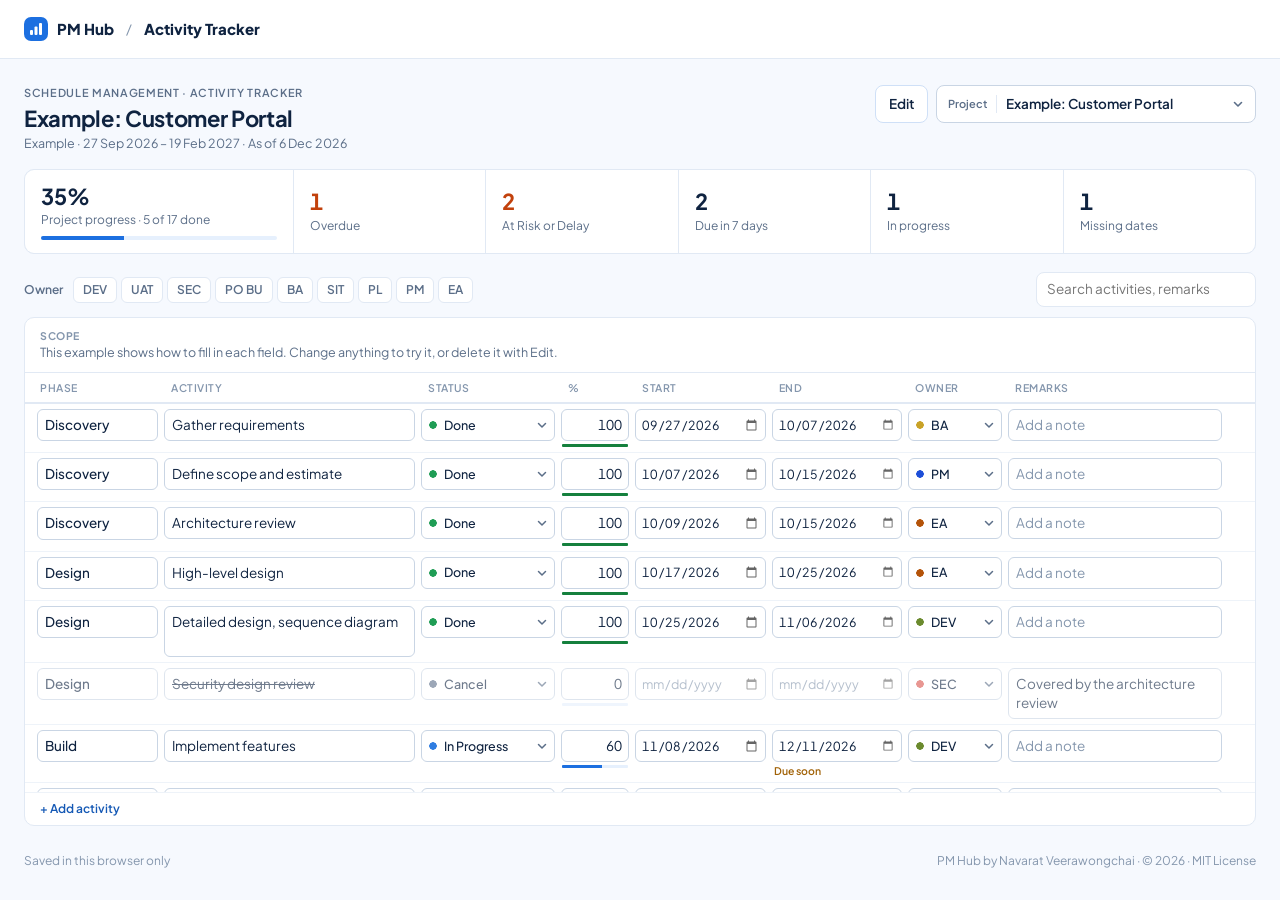
==== commit 8f53441a: "Activity Tracker: lock header, scroll only activity rows Co-Authored-By: Claude Opus 5.5 <noreply@an" ====
--- a/activity-tracker/index.html
+++ b/activity-tracker/index.html
@@ -98,7 +98,8 @@
 .gtype{font-size:10px;font-weight:700;letter-spacing:.05em;color:#8A6500;background:#FBF3D9;border-radius:4px;padding:1px 6px;white-space:nowrap}
 .notes b{display:block;font-size:10.5px;letter-spacing:.05em;text-transform:uppercase;color:var(--faint)}
 .notes{padding:10px 15px;border-bottom:1px solid var(--line);font-size:12.5px;color:var(--muted);white-space:pre-wrap}
-.tscroll{overflow-x:auto}
+.tscroll{overflow:auto}
+.tscroll thead th{position:sticky;top:0;z-index:2;background:#fff;box-shadow:inset 0 -1px 0 var(--line)}
 table{border-collapse:collapse;width:100%;min-width:1200px}
 th{font-size:10.5px;font-weight:600;letter-spacing:.05em;text-transform:uppercase;color:var(--faint);text-align:left;padding:7px 8px;border-bottom:1px solid var(--line);white-space:nowrap}
 td{padding:5px 3px;border-bottom:1px solid #EEF3F9;vertical-align:top}
@@ -299,8 +300,18 @@
     (msg?'<div class="nomatch">'+msg+'</div>':'<div class="tscroll"><table><thead><tr><th class="c-phase">Phase</th><th>Activity</th><th class="c-status">Status</th><th class="c-pct">%</th><th class="c-date">Start</th><th class="c-date">End</th><th class="c-owner">Owner</th><th class="c-rem">Remarks</th><th class="c-x"></th></tr></thead><tbody>'+rows+'</tbody></table></div>')+
     '<div class="gfoot"><button class="link" type="button" data-addact="'+esc(p.id)+'">+ Add activity</button></div></section><datalist id="phases">'+PHASES.map(function(x){return '<option value="'+x+'">'}).join("")+'</datalist>';
   document.querySelectorAll('#body textarea').forEach(fit);
+  sizeTable();
 }
 window.addEventListener("resize",function(){document.querySelectorAll("#body textarea").forEach(fit)});
+/* on wide screens everything above the rows stays put: only the activity rows scroll */
+function sizeTable(){
+  var t=document.querySelector("#body .tscroll");if(!t)return;
+  t.style.maxHeight="";
+  if(innerWidth<900||innerHeight<560)return;
+  var top=t.getBoundingClientRect().top+scrollY,below=document.documentElement.scrollHeight-(t.getBoundingClientRect().bottom+scrollY);
+  t.style.maxHeight=Math.max(220,Math.floor(innerHeight-top-below))+"px";
+}
+window.addEventListener("resize",sizeTable);
 function fit(t){t.style.height="auto";t.style.height=Math.max(t.scrollHeight+2,30)+"px"}
 
 function render(){renderSwitcher();renderStats();renderFilters();renderTracker()}
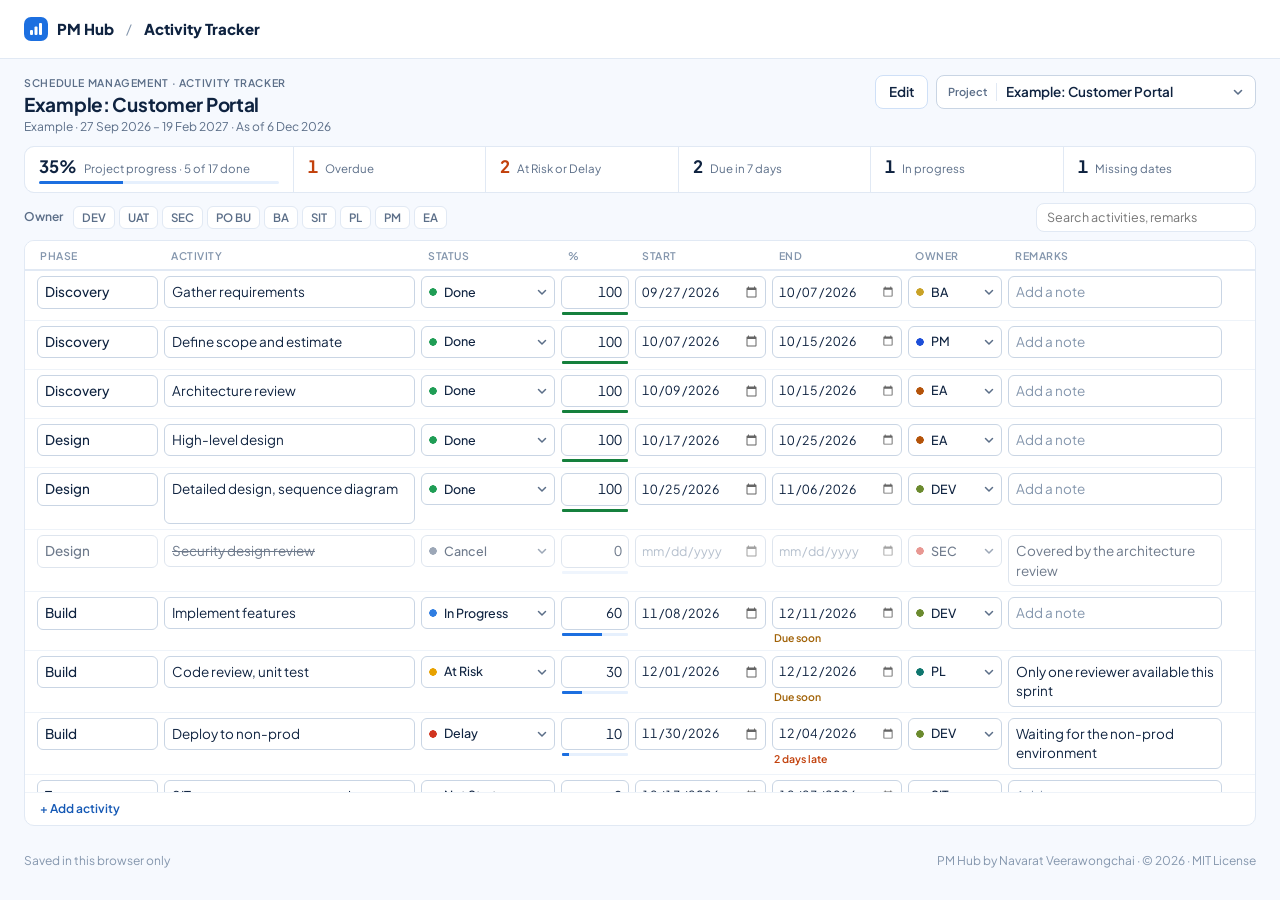
==== commit 510fb4f7: "Activity Tracker: compact header and summary, hide scope box Co-Authored-By: Claude Opus 5.5 <norepl" ====
--- a/activity-tracker/index.html
+++ b/activity-tracker/index.html
@@ -32,15 +32,15 @@
 .btn.small{padding:4px 10px;font-size:12px}
 :focus-visible{outline:2px solid var(--accent);outline-offset:1px}
 
-.head{display:flex;align-items:flex-start;justify-content:space-between;gap:20px;margin:26px 0 16px}
+.head{display:flex;align-items:flex-start;justify-content:space-between;gap:20px;margin:16px 0 10px}
 .head-l{min-width:0;flex:1}
-.eyebrow{font-size:11px;font-weight:600;letter-spacing:.06em;text-transform:uppercase;color:var(--muted)}
-h1{margin:3px 0 0;font-size:22px;line-height:1.25;letter-spacing:-.015em;font-weight:700}
-.asof{color:var(--muted);font-size:12.5px;margin-top:2px}
+.eyebrow{font-size:10.5px;font-weight:600;letter-spacing:.06em;text-transform:uppercase;color:var(--muted)}
+h1{margin:2px 0 0;font-size:19px;line-height:1.25;letter-spacing:-.015em;font-weight:700}
+.asof{color:var(--muted);font-size:12px;margin-top:1px}
 .head-r{display:flex;align-items:center;gap:8px;flex:0 1 auto;min-width:0}
-.head-r .btn{min-height:38px;white-space:nowrap}
+.head-r .btn{min-height:34px;padding-top:5px;padding-bottom:5px;white-space:nowrap}
 .sw{position:relative;min-width:0;width:320px;max-width:100%}
-.sw-btn{display:flex;align-items:center;gap:9px;width:100%;background:#fff;border:1px solid var(--field);border-radius:8px;padding:0 11px;cursor:pointer;text-align:left;min-height:38px}
+.sw-btn{display:flex;align-items:center;gap:9px;width:100%;background:#fff;border:1px solid var(--field);border-radius:8px;padding:0 11px;cursor:pointer;text-align:left;min-height:34px}
 .sw-btn:hover,.sw-btn[aria-expanded="true"]{border-color:var(--field-hover)}
 .sw-btn[aria-expanded="true"]{box-shadow:0 0 0 2px rgba(28,111,224,.14)}
 .sw-cap{flex:none;font-size:11px;font-weight:600;color:var(--muted);padding-right:9px;border-right:1px solid var(--line);line-height:18px}
@@ -70,24 +70,24 @@
 .nomatch{padding:28px 16px;text-align:center;color:var(--muted)}
 
 .stats{display:grid;grid-template-columns:1.4fr repeat(5,1fr);gap:1px;background:var(--line);border:1px solid var(--line);border-radius:10px;overflow:hidden}
-.stat{background:#fff;border:0;padding:13px 16px;text-align:left;min-width:0;position:relative}
+.stat{background:#fff;border:0;padding:8px 14px;display:flex;flex-wrap:wrap;align-items:baseline;column-gap:7px;text-align:left;min-width:0;position:relative}
 button.stat{cursor:pointer}
 button.stat:hover{background:var(--sky-50)}
 button.stat[aria-pressed="true"]{background:var(--sky-50)}
 button.stat[aria-pressed="true"]::after{content:"";position:absolute;left:0;right:0;bottom:0;height:2px;background:var(--accent)}
-.stat b{display:block;font-size:22px;line-height:1.2;font-weight:700;font-variant-numeric:tabular-nums}
-.stat span{font-size:12px;color:var(--muted)}
+.stat b{display:block;font-size:17px;line-height:1.3;font-weight:700;font-variant-numeric:tabular-nums}
+.stat span{font-size:11.5px;color:var(--muted);min-width:0}
 .stat.late.has b{color:var(--late)}
-.ptrack{height:4px;border-radius:2px;background:var(--sky-100);margin-top:7px;overflow:hidden}
+.ptrack{flex-basis:100%;height:3px;border-radius:2px;background:var(--sky-100);margin-top:4px;overflow:hidden}
 .ptrack i{display:block;height:100%;background:var(--accent)}
 
-.bar-f{display:flex;align-items:center;gap:8px;flex-wrap:wrap;margin:18px 0 10px}
+.bar-f{display:flex;align-items:center;gap:8px;flex-wrap:wrap;margin:10px 0 8px}
 .flabel{font-size:12px;color:var(--muted);font-weight:600;margin-right:2px}
 .chips{display:flex;gap:4px;flex-wrap:wrap}
-.chip{border:1px solid var(--line);border-radius:6px;padding:3px 9px;font-size:12px;font-weight:600;cursor:pointer;background:#fff;color:var(--muted)}
+.chip{border:1px solid var(--line);border-radius:6px;padding:2px 8px;font-size:11.5px;font-weight:600;cursor:pointer;background:#fff;color:var(--muted)}
 .chip:hover{border-color:var(--sky-200);color:var(--ink)}
 .chip[aria-pressed="true"]{background:var(--navy);border-color:var(--navy);color:#fff}
-#q{margin-left:auto;border:1px solid var(--line);border-radius:8px;padding:6px 10px;background:#fff;width:220px;max-width:100%}
+#q{margin-left:auto;border:1px solid var(--line);border-radius:8px;padding:4px 10px;font-size:12.5px;background:#fff;width:220px;max-width:100%}
 .clear{border:0;background:none;color:var(--accent-dark);font-weight:600;cursor:pointer;font-size:12px}
 
 /* quiet colour: a dot carries the meaning, the text stays readable */
@@ -97,7 +97,7 @@
 .group{background:#fff;border:1px solid var(--line);border-radius:10px;margin-bottom:10px;overflow:hidden}
 .gtype{font-size:10px;font-weight:700;letter-spacing:.05em;color:#8A6500;background:#FBF3D9;border-radius:4px;padding:1px 6px;white-space:nowrap}
 .notes b{display:block;font-size:10.5px;letter-spacing:.05em;text-transform:uppercase;color:var(--faint)}
-.notes{padding:10px 15px;border-bottom:1px solid var(--line);font-size:12.5px;color:var(--muted);white-space:pre-wrap}
+.notes{padding:7px 15px;border-bottom:1px solid var(--line);font-size:12.5px;color:var(--muted);white-space:pre-wrap}
 .tscroll{overflow:auto}
 .tscroll thead th{position:sticky;top:0;z-index:2;background:#fff;box-shadow:inset 0 -1px 0 var(--line)}
 table{border-collapse:collapse;width:100%;min-width:1200px}
@@ -212,7 +212,7 @@
    ["In Progress",60,-28,5],["At Risk",30,-5,6],["Delay",10,-6,-2],["Not Start",0,7,17],["Not Start",0,18,31],["Not Start",0,null,null],
    ["Not Start",0,32,36],["Not Start",0,37,38],["Not Start",0,39,39],["Not Start",0,40,54],["Not Start",0,40,70],["Not Start",0,71,75]];
   var notes={5:"Covered by the architecture review",7:"Only one reviewer available this sprint",8:"Waiting for the non-prod environment",11:"Date to be confirmed with the security team"};
-  return{id:nid(),example:true,type:"project",tag:"Example",name:"Example: Customer Portal",notes:"This example shows how to fill in each field. Change anything to try it, or delete it with Edit.",
+  return{id:nid(),example:true,type:"project",tag:"Example",name:"Example: Customer Portal",notes:"",
     acts:TEMPLATE.map(function(t,i){var f=fill[i],a=A(t[0],t[1],f[0],f[1],f[2]==null?"":shift(f[2]),f[3]==null?"":shift(f[3]),t[2]);a.remarks=notes[i]||"";return a})};
 }
 function starter(){var e=example();return{current:e.id,projects:[e]}}
@@ -296,7 +296,7 @@
       '<td class="c-x"><button class="x" type="button" data-del="'+esc(a.id)+'" aria-label="Delete '+esc(a.name)+'">✕</button></td></tr>';
   }).join("");
   var msg=!p.acts.length?"No activities yet. Add the first one below.":!acts.length?"No activities match these filters.":"";
-  $("#body").innerHTML='<section class="group">'+(p.notes?'<div class="notes"><b>Scope</b>'+esc(p.notes)+'</div>':'')+
+  $("#body").innerHTML='<section class="group">'+
     (msg?'<div class="nomatch">'+msg+'</div>':'<div class="tscroll"><table><thead><tr><th class="c-phase">Phase</th><th>Activity</th><th class="c-status">Status</th><th class="c-pct">%</th><th class="c-date">Start</th><th class="c-date">End</th><th class="c-owner">Owner</th><th class="c-rem">Remarks</th><th class="c-x"></th></tr></thead><tbody>'+rows+'</tbody></table></div>')+
     '<div class="gfoot"><button class="link" type="button" data-addact="'+esc(p.id)+'">+ Add activity</button></div></section><datalist id="phases">'+PHASES.map(function(x){return '<option value="'+x+'">'}).join("")+'</datalist>';
   document.querySelectorAll('#body textarea').forEach(fit);
